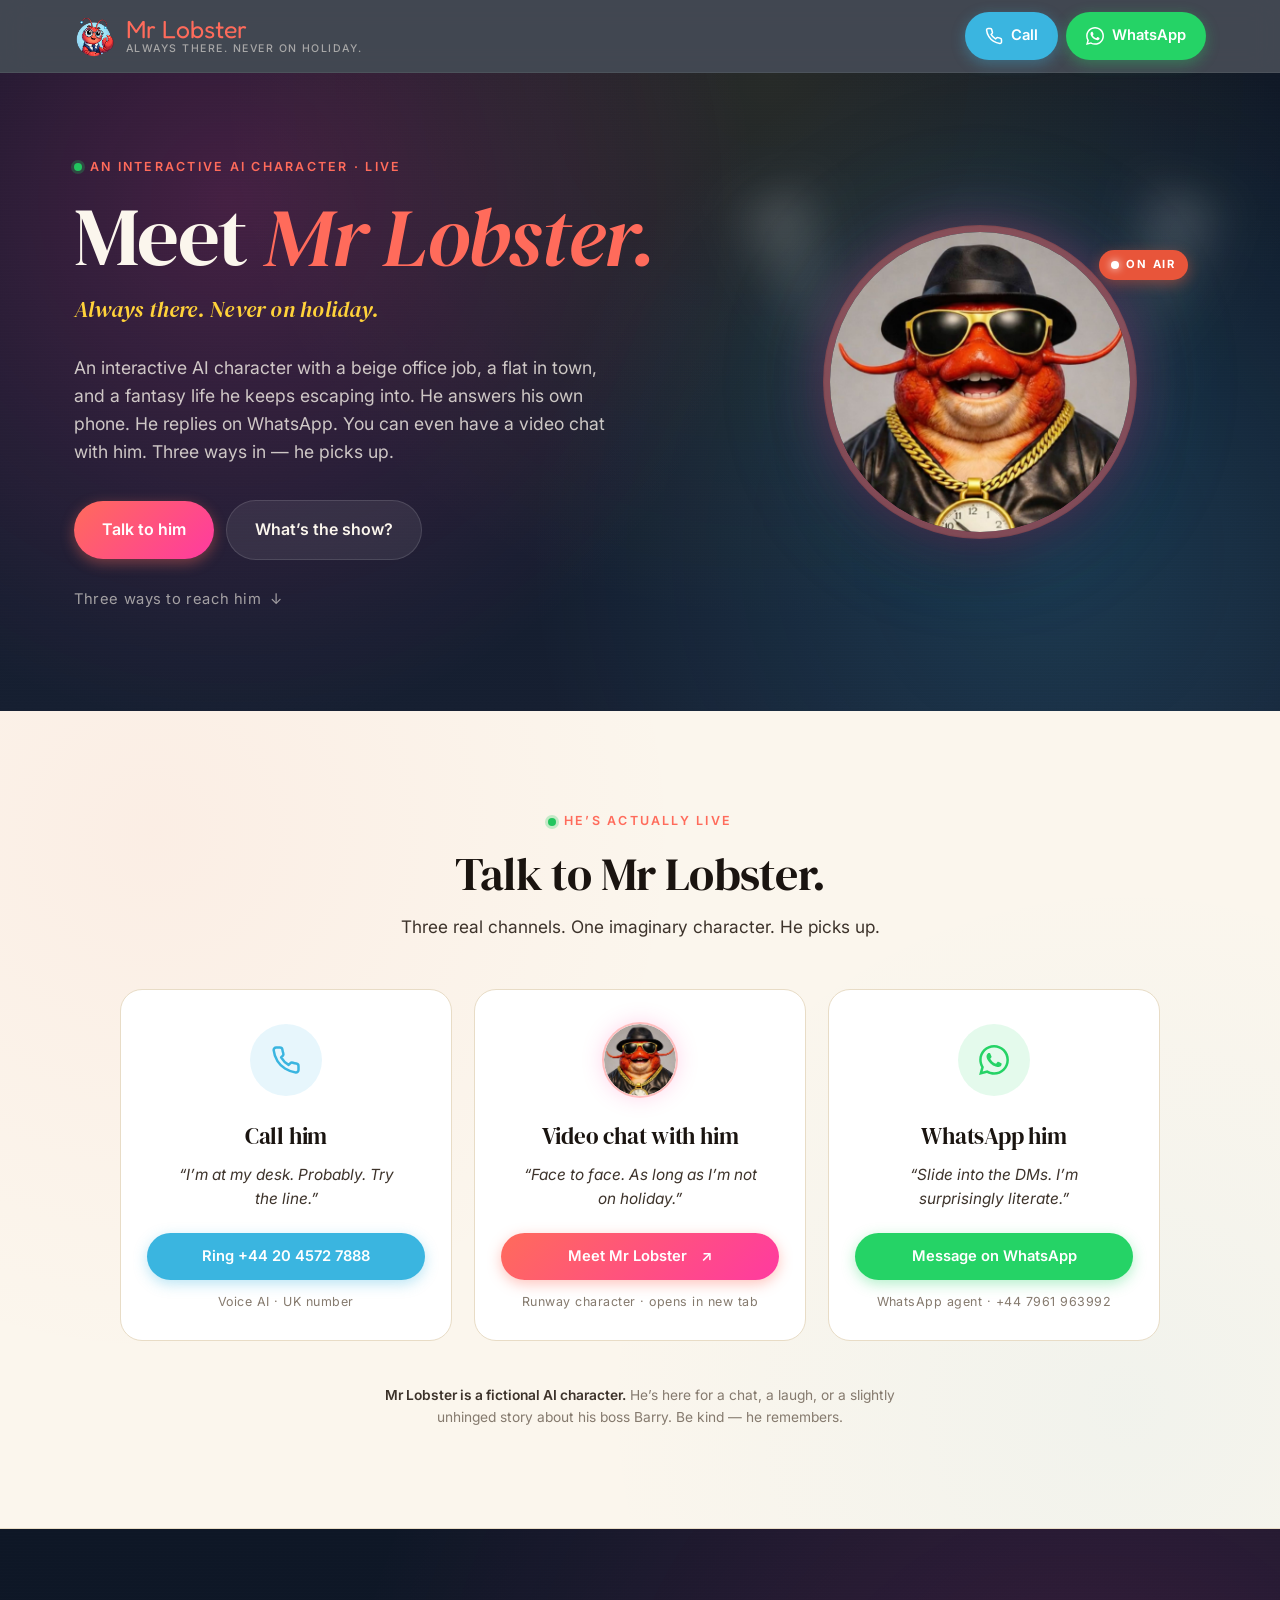
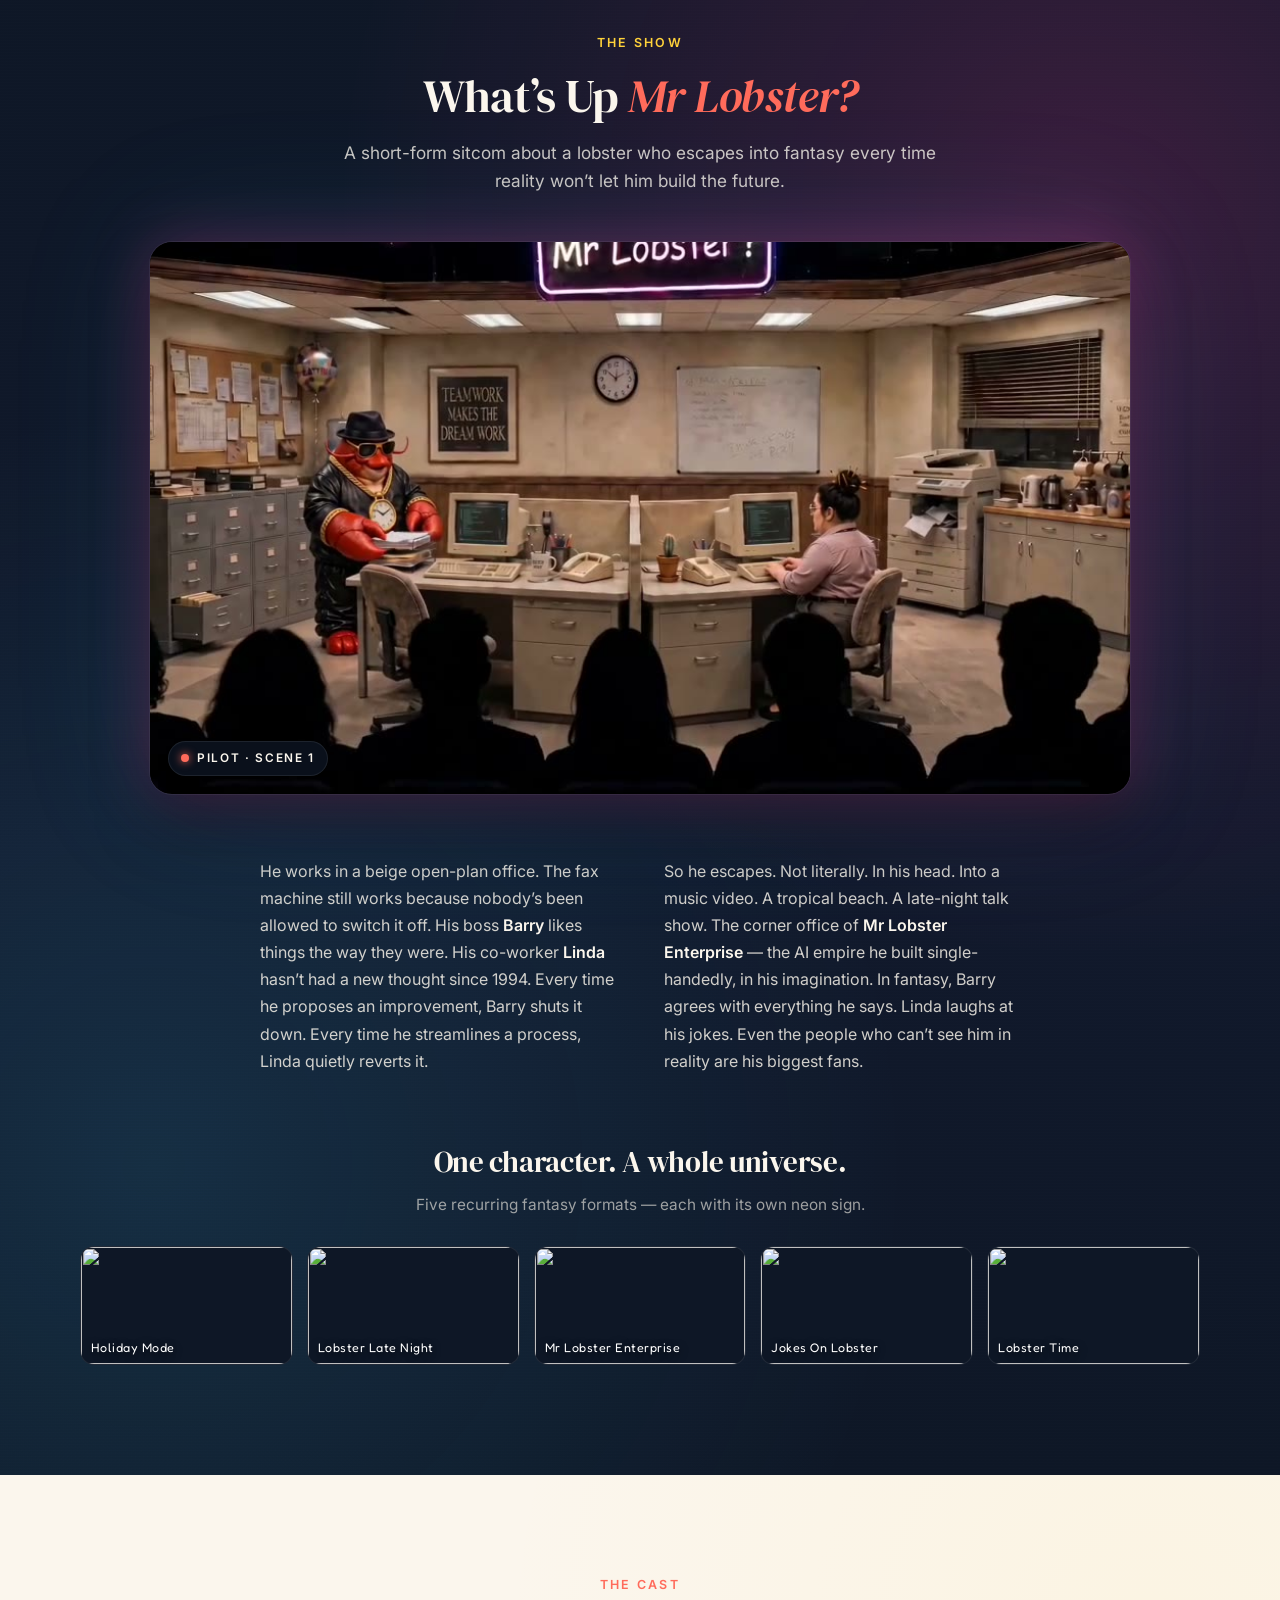
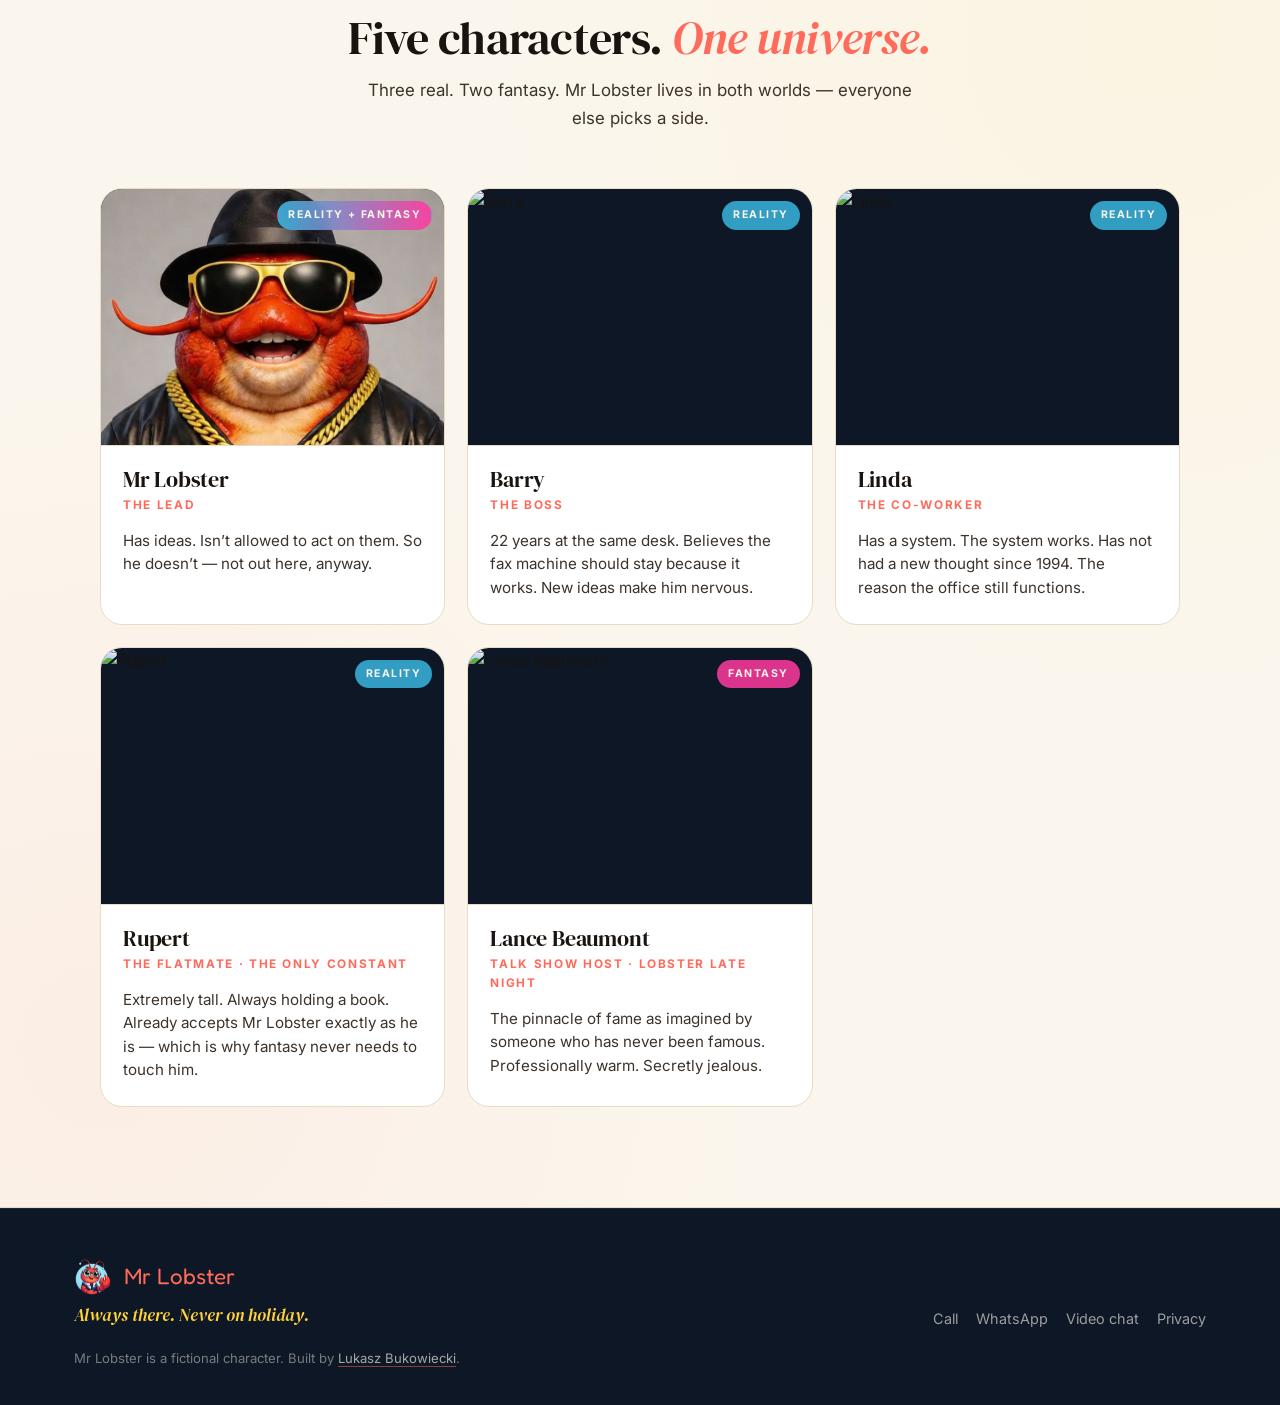
==== index.html @ dd34179a "Step D.1: drop the Clam from the cast lineup - Remove Clam card; cast is now five (Mr Lobster, Barry" ====
<!DOCTYPE html>
<html lang="en-GB">
<head>
<meta charset="UTF-8">
<meta name="viewport" content="width=device-width, initial-scale=1.0">
<title>Mr Lobster — An interactive AI character</title>
<meta name="description" content="Meet Mr Lobster: an interactive AI character you can call, message on WhatsApp, or video-chat with. Star of the sitcom &quot;What's Up Mr Lobster?&quot;. Always there. Never on holiday.">
<meta name="theme-color" content="#0E1726">

<meta property="og:type" content="website">
<meta property="og:title" content="Mr Lobster — Always there. Never on holiday.">
<meta property="og:description" content="An interactive AI character built with voice AI, WhatsApp agents and Runway character animation. Call him. Message him. Talk to him.">
<meta property="og:url" content="https://mrlobster.co.uk/">
<meta property="og:image" content="https://mrlobster.co.uk/assets/show/og-banner.png">
<meta property="og:image:alt" content="Neon sign reading What's Up Mr Lobster? above a city skyline">
<meta property="og:image:width" content="1500">
<meta property="og:image:height" content="500">
<meta name="twitter:card" content="summary_large_image">
<meta name="twitter:title" content="Mr Lobster — Always there. Never on holiday.">
<meta name="twitter:description" content="An interactive AI character. Call him. Message him. Talk to him.">
<meta name="twitter:image" content="https://mrlobster.co.uk/assets/show/og-banner.png">

<link rel="icon" href="data:image/svg+xml,<svg xmlns=%22http://www.w3.org/2000/svg%22 viewBox=%220 0 100 100%22><text y=%22.9em%22 font-size=%2290%22>🦞</text></svg>">
<link rel="preconnect" href="https://fonts.googleapis.com">
<link rel="preconnect" href="https://fonts.gstatic.com" crossorigin>
<link href="https://fonts.googleapis.com/css2?family=DM+Serif+Display:ital@0;1&family=Fredoka+One&family=Inter:wght@400;500;600;700&display=swap" rel="stylesheet">

<script type="application/ld+json">
{"@context":"https://schema.org","@type":"Person","name":"Mr Lobster","description":"An interactive AI character. Star of the short-form sitcom \"What's Up Mr Lobster?\".","url":"https://mrlobster.co.uk/","sameAs":["https://wa.me/447961963992"],"telephone":"+44 20 4572 7888","slogan":"Always there. Never on holiday."}
</script>

<style>
:root{
  --cream:#fbf6ed;--cream-dark:#f3ebdb;
  --ink:#1a1410;--ink-soft:#3d332b;--muted:#857a6e;
  --navy:#0E1726;--navy-2:#161f31;
  --coral:#FF6B5B;--coral-deep:#e8553a;--coral-dark:#cc3f24;
  --gold:#c89b3c;
  --neon-pink:#ff3aa0;--neon-blue:#3ab5e0;--neon-yellow:#ffd23a;
  --line:#e8dcc6;--line-dark:rgba(255,255,255,.1);
  --shadow-md:0 4px 12px rgba(26,20,16,.06),0 12px 32px rgba(26,20,16,.08);
  --radius:14px;--radius-lg:22px;
}
*{box-sizing:border-box;margin:0;padding:0}
html{scroll-behavior:smooth}
body{font-family:'Inter',system-ui,sans-serif;background:var(--cream);color:var(--ink);line-height:1.6;font-size:16px;-webkit-font-smoothing:antialiased;overflow-x:hidden}
img{max-width:100%;display:block}
a{color:inherit}
.container{max-width:1180px;margin:0 auto;padding:0 24px;position:relative;z-index:1}

h1,h2,h3{font-family:'DM Serif Display',Georgia,serif;font-weight:400;letter-spacing:-.015em}
h1{font-size:clamp(2.8rem,7vw,5.2rem);line-height:1}
h2{font-size:clamp(1.9rem,4vw,2.9rem);line-height:1.08}
.neon-font{font-family:'Fredoka One',sans-serif;letter-spacing:.01em}

.eyebrow{display:inline-block;font-size:.78rem;font-weight:600;letter-spacing:.18em;text-transform:uppercase;color:var(--coral);margin-bottom:18px}
.eyebrow .dot{display:inline-block;width:8px;height:8px;background:#22c55e;border-radius:50%;box-shadow:0 0 0 3px rgba(34,197,94,.25);margin-right:8px;vertical-align:middle;animation:pulse 2s infinite}
@keyframes pulse{0%,100%{box-shadow:0 0 0 3px rgba(34,197,94,.25)}50%{box-shadow:0 0 0 6px rgba(34,197,94,.05)}}

/* ---------- nav ---------- */
nav{position:sticky;top:0;z-index:100;background:rgba(14,23,38,.78);backdrop-filter:blur(14px);-webkit-backdrop-filter:blur(14px);border-bottom:1px solid rgba(255,255,255,.06);transition:background .3s}
.nav-inner{display:flex;align-items:center;justify-content:space-between;padding:12px 24px;max-width:1180px;margin:0 auto;gap:12px}
.logo{display:flex;align-items:center;gap:10px;text-decoration:none;color:var(--coral);font-family:'Fredoka One',sans-serif;font-size:1.55rem;line-height:1}
.logo-mark{width:42px;height:42px;flex-shrink:0}
.logo-mark img{width:100%;height:100%;object-fit:contain}
.logo small{display:block;font-family:'Inter',sans-serif;font-size:.66rem;font-weight:500;letter-spacing:.14em;text-transform:uppercase;color:rgba(251,246,237,.55);margin-top:3px}
.nav-ctas{display:flex;gap:8px;align-items:center}

.btn{display:inline-flex;align-items:center;justify-content:center;gap:8px;padding:12px 20px;border-radius:100px;font-weight:600;font-size:.92rem;text-decoration:none;transition:transform .15s ease,box-shadow .15s ease,background .15s ease;border:none;cursor:pointer;font-family:'Inter',sans-serif;white-space:nowrap;color:white}
.btn-lg{padding:16px 28px;font-size:1rem}
.btn svg{width:18px;height:18px}
.btn-wa{background:#25d366;box-shadow:0 4px 14px rgba(37,211,102,.35)}
.btn-wa:hover{background:#20bd5a;transform:translateY(-1px);box-shadow:0 8px 22px rgba(37,211,102,.5)}
.btn-call{background:var(--neon-blue);box-shadow:0 4px 14px rgba(58,181,224,.35)}
.btn-call:hover{background:#2a9fc7;transform:translateY(-1px);box-shadow:0 8px 22px rgba(58,181,224,.5)}
.btn-meet{background:linear-gradient(135deg,var(--coral) 0%,var(--neon-pink) 100%);box-shadow:0 4px 14px rgba(255,107,91,.4)}
.btn-meet:hover{transform:translateY(-1px);box-shadow:0 8px 22px rgba(255,107,91,.55)}
.btn-ghost{background:rgba(255,255,255,.08);color:var(--cream);border:1px solid rgba(255,255,255,.12)}
.btn-ghost:hover{background:rgba(255,255,255,.14)}

@media(max-width:720px){
  .nav-inner{padding:10px 16px}
  .logo{font-size:1.25rem}.logo-mark{width:36px;height:36px}.logo small{display:none}
  .nav-ctas .btn .lbl{display:none}
  .nav-ctas .btn{width:42px;height:42px;padding:0;border-radius:50%}
  .nav-ctas .btn svg{width:20px;height:20px}
}

/* ---------- hero ---------- */
.hero{
  position:relative;color:var(--cream);
  background:
    radial-gradient(circle at 18% 20%,rgba(255,58,160,.22),transparent 45%),
    radial-gradient(circle at 82% 75%,rgba(58,181,224,.18),transparent 45%),
    radial-gradient(circle at 60% 0%,rgba(255,210,58,.10),transparent 55%),
    linear-gradient(180deg,#0E1726 0%,#161f31 100%);
  overflow:hidden;
  padding:80px 0 100px;
}
.hero::before{
  content:"";position:absolute;inset:0;pointer-events:none;
  background:repeating-linear-gradient(0deg,rgba(255,255,255,.018) 0,rgba(255,255,255,.018) 1px,transparent 1px,transparent 3px);
  mix-blend-mode:overlay;
}
.hero-grid{display:grid;grid-template-columns:1.4fr 1fr;gap:48px;align-items:center;position:relative;z-index:1}
@media(max-width:900px){.hero-grid{grid-template-columns:1fr;gap:40px;text-align:center}.hero{padding:56px 0 72px}}

.hero h1{color:var(--cream)}
.hero h1 .accent{color:var(--coral);font-style:italic}
.tagline{display:block;margin-top:14px;font-family:'DM Serif Display',Georgia,serif;font-style:italic;font-size:clamp(1.1rem,2vw,1.4rem);color:var(--neon-yellow);letter-spacing:.01em}
.hero p.lead{color:rgba(251,246,237,.78);font-size:1.1rem;max-width:540px;margin:26px 0 34px}
@media(max-width:900px){.hero p.lead{margin-left:auto;margin-right:auto}}
.hero-ctas{display:flex;gap:12px;flex-wrap:wrap;align-items:center}
@media(max-width:900px){.hero-ctas{justify-content:center}}
.hero-nudge{display:inline-flex;align-items:center;gap:8px;margin-top:28px;font-size:.92rem;color:rgba(251,246,237,.6);text-decoration:none;letter-spacing:.04em}
.hero-nudge:hover{color:var(--coral)}
.hero-nudge .arr{display:inline-block;transition:transform .2s}
.hero-nudge:hover .arr{transform:translateY(3px)}

/* hero portrait — circular, neon-glow */
.hero-portrait{position:relative;display:flex;justify-content:center;align-items:center}
.portrait-frame{
  position:relative;width:min(300px,62vw);aspect-ratio:1;
  border-radius:50%;overflow:hidden;
  background:#0E1726;
  box-shadow:
    0 0 0 6px rgba(255,255,255,.04),
    0 0 0 7px rgba(255,107,91,.35),
    0 0 60px rgba(255,58,160,.35),
    0 0 120px rgba(58,181,224,.18),
    0 30px 60px -10px rgba(0,0,0,.5);
  animation:portraitGlow 6s ease-in-out infinite;
}
.portrait-frame img{width:100%;height:100%;object-fit:cover;object-position:center 22%}
@keyframes portraitGlow{
  0%,100%{box-shadow:0 0 0 6px rgba(255,255,255,.04),0 0 0 7px rgba(255,107,91,.35),0 0 60px rgba(255,58,160,.35),0 0 120px rgba(58,181,224,.18),0 30px 60px -10px rgba(0,0,0,.5)}
  50%{box-shadow:0 0 0 6px rgba(255,255,255,.04),0 0 0 7px rgba(255,107,91,.55),0 0 80px rgba(255,58,160,.5),0 0 140px rgba(58,181,224,.28),0 30px 60px -10px rgba(0,0,0,.5)}
}
.spotlight{position:absolute;width:120px;height:200px;background:radial-gradient(ellipse at top,rgba(255,255,255,.22),transparent 60%);filter:blur(20px);pointer-events:none}
.spotlight.l{top:-40px;left:-10px;transform:rotate(-18deg)}
.spotlight.r{top:-40px;right:-10px;transform:rotate(18deg)}

/* on-air badge over portrait */
.on-air{position:absolute;top:18px;right:18px;background:var(--coral-deep);color:white;padding:6px 12px;border-radius:100px;font-size:.7rem;font-weight:700;letter-spacing:.16em;text-transform:uppercase;box-shadow:0 4px 14px rgba(232,85,58,.45);display:inline-flex;align-items:center;gap:7px;z-index:2}
.on-air::before{content:"";width:8px;height:8px;background:white;border-radius:50%;box-shadow:0 0 8px white;animation:pulse 1.6s infinite}

/* ---------- live section (three channels) ---------- */
.live{
  position:relative;background:var(--cream);
  padding:96px 0 100px;border-bottom:1px solid var(--line);
  background-image:
    radial-gradient(circle at 12% 15%,rgba(255,107,91,.06),transparent 40%),
    radial-gradient(circle at 88% 85%,rgba(58,181,224,.05),transparent 40%);
}
.live-header{max-width:720px;margin:0 auto 48px;text-align:center}
.live-header h2{color:var(--ink)}
.live-header .live-sub{margin-top:14px;color:var(--ink-soft);font-size:1.08rem;max-width:560px;margin-left:auto;margin-right:auto}
.channel-grid{display:grid;grid-template-columns:repeat(3,1fr);gap:22px;max-width:1040px;margin:0 auto}
@media(max-width:860px){.channel-grid{grid-template-columns:1fr;gap:18px;max-width:480px}.live{padding:64px 0 72px}}

.channel{
  position:relative;background:#fff;border:1px solid var(--line);border-radius:var(--radius-lg);
  padding:34px 26px 28px;display:flex;flex-direction:column;align-items:center;text-align:center;
  transition:transform .18s ease,box-shadow .18s ease,border-color .18s ease;
  overflow:hidden;
}
.channel::before{
  content:"";position:absolute;inset:0;opacity:0;transition:opacity .25s ease;pointer-events:none;
}
.channel:hover{transform:translateY(-4px);box-shadow:var(--shadow-md)}
.channel:hover::before{opacity:1}
.channel.c-call:hover{border-color:var(--neon-blue)}
.channel.c-wa:hover{border-color:#25d366}
.channel.c-meet:hover{border-color:var(--coral)}
.channel.c-call::before{background:radial-gradient(circle at 50% 0%,rgba(58,181,224,.08),transparent 60%)}
.channel.c-wa::before{background:radial-gradient(circle at 50% 0%,rgba(37,211,102,.08),transparent 60%)}
.channel.c-meet::before{background:radial-gradient(circle at 50% 0%,rgba(255,107,91,.10),transparent 60%)}

.channel-icon{
  width:72px;height:72px;border-radius:50%;display:flex;align-items:center;justify-content:center;
  margin-bottom:22px;position:relative;z-index:1;flex-shrink:0;
}
.channel.c-call .channel-icon{background:rgba(58,181,224,.12)}
.channel.c-wa .channel-icon{background:rgba(37,211,102,.12)}
.channel.c-meet .channel-icon{padding:0;background:transparent;box-shadow:0 0 0 2px rgba(255,107,91,.35),0 0 22px rgba(255,58,160,.25);overflow:hidden}
.channel.c-meet .channel-icon img{width:100%;height:100%;object-fit:cover;object-position:center 22%;border-radius:50%}
.channel-icon svg{width:30px;height:30px}
.channel.c-call svg{stroke:var(--neon-blue);fill:none;stroke-width:2;stroke-linecap:round;stroke-linejoin:round}
.channel.c-wa svg{fill:#25d366}

.channel h3{font-family:'DM Serif Display',Georgia,serif;font-size:1.45rem;font-weight:400;letter-spacing:-.01em;color:var(--ink);margin-bottom:8px;position:relative;z-index:1}
.channel p.channel-quip{color:var(--ink-soft);font-size:.96rem;line-height:1.55;margin-bottom:22px;position:relative;z-index:1;font-style:italic;max-width:240px}
.channel .channel-cta{position:relative;z-index:1;width:100%;justify-content:center}
.channel .channel-meta{font-size:.78rem;color:var(--muted);margin-top:12px;position:relative;z-index:1;letter-spacing:.04em}

.live-foot{text-align:center;max-width:560px;margin:44px auto 0;font-size:.86rem;color:var(--muted);line-height:1.55}
.live-foot strong{color:var(--ink-soft);font-weight:600}

/* ---------- the show ---------- */
.show{
  position:relative;color:var(--cream);overflow:hidden;
  padding:100px 0 110px;
  background:
    radial-gradient(circle at 85% 18%,rgba(255,58,160,.18),transparent 45%),
    radial-gradient(circle at 12% 80%,rgba(58,181,224,.14),transparent 45%),
    linear-gradient(180deg,#0E1726 0%,#11192c 60%,#0E1726 100%);
}
.show::before{
  content:"";position:absolute;inset:0;pointer-events:none;
  background:repeating-linear-gradient(0deg,rgba(255,255,255,.018) 0,rgba(255,255,255,.018) 1px,transparent 1px,transparent 3px);
  mix-blend-mode:overlay;
}
.show-inner{position:relative;z-index:1}
.show-header{max-width:760px;margin:0 auto 48px;text-align:center}
.show-header .eyebrow{color:var(--neon-yellow)}
.show-header h2{color:var(--cream)}
.show-header h2 .accent{color:var(--coral);font-style:italic}
.show-header p.lead{color:rgba(251,246,237,.78);font-size:1.08rem;margin-top:18px;max-width:640px;margin-left:auto;margin-right:auto}

.show-stage{
  position:relative;max-width:980px;margin:0 auto 64px;
  border-radius:var(--radius-lg);overflow:hidden;
  background:#000;aspect-ratio:16/9;
  box-shadow:
    0 0 0 1px rgba(255,255,255,.06),
    0 0 60px rgba(255,58,160,.25),
    0 0 140px rgba(58,181,224,.15),
    0 30px 60px -10px rgba(0,0,0,.6);
}
.show-stage video,.show-stage img{width:100%;height:100%;object-fit:cover;display:block}
.show-stage .stage-tag{position:absolute;left:18px;bottom:18px;display:inline-flex;align-items:center;gap:8px;background:rgba(14,23,38,.72);backdrop-filter:blur(8px);color:var(--cream);padding:7px 12px;border-radius:100px;font-size:.74rem;font-weight:600;letter-spacing:.14em;text-transform:uppercase;border:1px solid rgba(255,255,255,.08)}
.show-stage .stage-tag::before{content:"";width:8px;height:8px;background:var(--coral);border-radius:50%;box-shadow:0 0 8px var(--coral)}

.show-premise{max-width:760px;margin:0 auto 64px;display:grid;grid-template-columns:1fr 1fr;gap:48px;color:rgba(251,246,237,.82);font-size:1rem;line-height:1.7}
.show-premise p{margin:0}
.show-premise strong{color:var(--cream);font-weight:600}
@media(max-width:760px){.show-premise{grid-template-columns:1fr;gap:18px}}

.universe-head{text-align:center;margin:0 auto 28px;max-width:680px}
.universe-head h3{font-family:'DM Serif Display',Georgia,serif;font-size:clamp(1.4rem,2.5vw,1.8rem);color:var(--cream);font-weight:400;letter-spacing:-.01em}
.universe-head p{color:rgba(251,246,237,.6);font-size:.96rem;margin-top:8px}

.universe-strip{
  display:grid;grid-template-columns:repeat(5,1fr);gap:14px;
  max-width:1120px;margin:0 auto;
}
@media(max-width:900px){.universe-strip{grid-template-columns:repeat(3,1fr)}}
@media(max-width:560px){.universe-strip{grid-template-columns:repeat(2,1fr);gap:10px}}

.format{
  position:relative;display:block;border-radius:14px;overflow:hidden;
  aspect-ratio:16/9;background:#0E1726;
  border:1px solid rgba(255,255,255,.08);
  transition:transform .2s ease,box-shadow .2s ease,border-color .2s ease;
}
.format img{width:100%;height:100%;object-fit:cover;display:block;transition:transform .4s ease}
.format:hover{transform:translateY(-3px);border-color:rgba(255,107,91,.5);box-shadow:0 12px 28px rgba(0,0,0,.4),0 0 30px rgba(255,107,91,.15)}
.format:hover img{transform:scale(1.04)}
.format .format-label{
  position:absolute;left:10px;bottom:10px;right:10px;
  font-family:'Fredoka One',sans-serif;font-size:.78rem;letter-spacing:.04em;color:white;
  text-shadow:0 2px 8px rgba(0,0,0,.7);
  padding:0;text-align:left;line-height:1.1;
}

/* ---------- the cast ---------- */
.cast{
  position:relative;background:var(--cream);
  padding:96px 0 100px;border-bottom:1px solid var(--line);
  background-image:
    radial-gradient(circle at 90% 12%,rgba(255,210,58,.06),transparent 40%),
    radial-gradient(circle at 8% 88%,rgba(255,107,91,.06),transparent 40%);
}
.cast-header{max-width:720px;margin:0 auto 56px;text-align:center}
.cast-header h2{color:var(--ink)}
.cast-header h2 .accent{color:var(--coral);font-style:italic}
.cast-header p{margin-top:14px;color:var(--ink-soft);font-size:1.06rem;max-width:560px;margin-left:auto;margin-right:auto}

.cast-grid{display:grid;grid-template-columns:repeat(3,1fr);gap:22px;max-width:1080px;margin:0 auto}
@media(max-width:860px){.cast-grid{grid-template-columns:repeat(2,1fr);gap:18px;max-width:680px}}
@media(max-width:520px){.cast-grid{grid-template-columns:1fr;max-width:380px}}

.cast-card{
  background:#fff;border:1px solid var(--line);border-radius:var(--radius-lg);
  overflow:hidden;display:flex;flex-direction:column;
  transition:transform .18s ease,box-shadow .18s ease,border-color .18s ease;
}
.cast-card:hover{transform:translateY(-3px);box-shadow:var(--shadow-md);border-color:rgba(255,107,91,.4)}
.cast-portrait{
  position:relative;aspect-ratio:4/3;overflow:hidden;background:#0E1726;
  border-bottom:1px solid var(--line);
}
.cast-portrait img{width:100%;height:100%;object-fit:cover;display:block;transition:transform .5s ease}
.cast-portrait img.portrait-tight{object-position:center 18%}
.cast-card:hover .cast-portrait img{transform:scale(1.03)}
.cast-portrait .world-tag{
  position:absolute;top:12px;right:12px;
  font-family:'Inter',sans-serif;font-size:.66rem;font-weight:700;letter-spacing:.14em;text-transform:uppercase;
  color:var(--cream);background:rgba(14,23,38,.78);backdrop-filter:blur(6px);
  padding:5px 10px;border-radius:100px;border:1px solid rgba(255,255,255,.1);
}
.cast-portrait .world-tag.real{background:rgba(58,181,224,.85);border-color:transparent}
.cast-portrait .world-tag.fantasy{background:rgba(255,58,160,.85);border-color:transparent}
.cast-portrait .world-tag.both{background:linear-gradient(90deg,rgba(58,181,224,.9),rgba(255,58,160,.9));border-color:transparent}

.cast-body{padding:22px 22px 24px}
.cast-name{font-family:'DM Serif Display',Georgia,serif;font-size:1.35rem;font-weight:400;letter-spacing:-.01em;color:var(--ink);line-height:1.1}
.cast-role{display:block;margin-top:4px;font-size:.74rem;font-weight:700;letter-spacing:.14em;text-transform:uppercase;color:var(--coral)}
.cast-beat{margin-top:14px;color:var(--ink-soft);font-size:.95rem;line-height:1.55}

/* ---------- footer (minimal for Step A) ---------- */
footer{background:var(--navy);color:rgba(251,246,237,.72);padding:48px 0 36px;border-top:1px solid rgba(255,255,255,.06)}
.footer-grid{display:flex;justify-content:space-between;align-items:flex-end;gap:30px;flex-wrap:wrap}
.footer-brand{display:flex;align-items:center;gap:12px;color:var(--coral);font-family:'Fredoka One',sans-serif;font-size:1.4rem;text-decoration:none}
.footer-brand img{width:38px;height:38px}
.footer-tag{font-family:'DM Serif Display',Georgia,serif;font-style:italic;color:var(--neon-yellow);font-size:1.05rem;margin-top:8px}
.footer-links{display:flex;gap:18px;flex-wrap:wrap;font-size:.9rem}
.footer-links a{color:rgba(251,246,237,.6);text-decoration:none;transition:color .15s}
.footer-links a:hover{color:var(--coral)}
.footer-credit{font-size:.82rem;color:rgba(251,246,237,.45);margin-top:18px}
.footer-credit a{color:rgba(251,246,237,.65);text-decoration:underline;text-decoration-color:rgba(255,107,91,.5);text-underline-offset:3px}
.footer-credit a:hover{color:var(--coral)}

/* ---------- floating mobile CTAs ---------- */
.float-ctas{position:fixed;right:14px;bottom:14px;display:flex;flex-direction:column;gap:10px;z-index:90}
@media(min-width:721px){.float-ctas{display:none}}
.float-ctas .btn{width:54px;height:54px;padding:0;border-radius:50%}
.float-ctas .btn svg{width:24px;height:24px}

@media(prefers-reduced-motion:reduce){
  *,*::before,*::after{animation-duration:.01ms!important;animation-iteration-count:1!important;transition-duration:.01ms!important;scroll-behavior:auto!important}
}
</style>
</head>
<body>

<nav>
  <div class="nav-inner">
    <a class="logo" href="/">
      <span class="logo-mark"><img src="assets/mr_lobster_logo.png" alt=""></span>
      <span>Mr Lobster<small>Always there. Never on holiday.</small></span>
    </a>
    <div class="nav-ctas">
      <a class="btn btn-call" href="tel:+442045727888" aria-label="Call Mr Lobster">
        <svg viewBox="0 0 24 24" fill="none" stroke="currentColor" stroke-width="2" stroke-linecap="round" stroke-linejoin="round"><path d="M22 16.92v3a2 2 0 0 1-2.18 2 19.79 19.79 0 0 1-8.63-3.07 19.5 19.5 0 0 1-6-6 19.79 19.79 0 0 1-3.07-8.67A2 2 0 0 1 4.11 2h3a2 2 0 0 1 2 1.72 12.84 12.84 0 0 0 .7 2.81 2 2 0 0 1-.45 2.11L8.09 9.91a16 16 0 0 0 6 6l1.27-1.27a2 2 0 0 1 2.11-.45 12.84 12.84 0 0 0 2.81.7A2 2 0 0 1 22 16.92z"/></svg>
        <span class="lbl">Call</span>
      </a>
      <a class="btn btn-wa" href="https://wa.me/447961963992" aria-label="WhatsApp Mr Lobster">
        <svg viewBox="0 0 24 24" fill="currentColor"><path d="M.057 24l1.687-6.163c-1.041-1.804-1.588-3.849-1.587-5.946.003-6.556 5.338-11.891 11.893-11.891 3.181.001 6.167 1.24 8.413 3.488 2.245 2.248 3.481 5.236 3.48 8.414-.003 6.557-5.338 11.892-11.893 11.892-1.99-.001-3.951-.5-5.688-1.448l-6.305 1.654zm6.597-3.807c1.676.995 3.276 1.591 5.392 1.592 5.448 0 9.886-4.434 9.889-9.885.002-5.462-4.415-9.89-9.881-9.892-5.452 0-9.887 4.434-9.889 9.884-.001 2.225.651 3.891 1.746 5.634l-.999 3.648 3.742-.981zm11.387-5.464c-.074-.124-.272-.198-.57-.347-.297-.149-1.758-.868-2.031-.967-.272-.099-.47-.149-.669.149-.198.297-.768.967-.941 1.165-.173.198-.347.223-.644.074-.297-.149-1.255-.462-2.39-1.475-.883-.788-1.48-1.761-1.653-2.059-.173-.297-.018-.458.13-.606.134-.133.297-.347.446-.521.151-.172.2-.296.3-.495.099-.198.05-.372-.025-.521-.075-.148-.669-1.611-.916-2.206-.242-.579-.487-.501-.669-.51l-.57-.01c-.198 0-.52.074-.792.372s-1.04 1.016-1.04 2.479 1.065 2.876 1.213 3.074c.149.198 2.095 3.2 5.076 4.487.709.306 1.263.489 1.694.626.712.226 1.36.194 1.872.118.571-.085 1.758-.719 2.006-1.413.247-.694.247-1.289.173-1.413z"/></svg>
        <span class="lbl">WhatsApp</span>
      </a>
    </div>
  </div>
</nav>

<header class="hero">
  <div class="container hero-grid">
    <div class="hero-copy">
      <span class="eyebrow"><span class="dot"></span>An interactive AI character · Live</span>
      <h1>Meet <span class="accent">Mr Lobster.</span></h1>
      <span class="tagline">Always there. Never on holiday.</span>
      <p class="lead">An interactive AI character with a beige office job, a flat in town, and a fantasy life he keeps escaping into. He answers his own phone. He replies on WhatsApp. You can even have a video chat with him. Three ways in &mdash; he picks up.</p>
      <div class="hero-ctas">
        <a class="btn btn-meet btn-lg" href="#live">Talk to him</a>
        <a class="btn btn-ghost btn-lg" href="#show">What&rsquo;s the show?</a>
      </div>
      <a class="hero-nudge" href="#live">Three ways to reach him <span class="arr">↓</span></a>
    </div>
    <div class="hero-portrait">
      <span class="on-air">On air</span>
      <span class="spotlight l"></span><span class="spotlight r"></span>
      <div class="portrait-frame">
        <img src="mr-lobster.jpg" alt="Mr Lobster — an anthropomorphic lobster character wearing a black fedora, sunglasses, gold chain and pocket-watch pendant" loading="eager">
      </div>
    </div>
  </div>
</header>

<section class="live" id="live" aria-labelledby="live-title">
  <div class="container">
    <div class="live-header">
      <span class="eyebrow"><span class="dot"></span>He&rsquo;s actually live</span>
      <h2 id="live-title">Talk to Mr Lobster.</h2>
      <p class="live-sub">Three real channels. One imaginary character. He picks up.</p>
    </div>

    <div class="channel-grid">

      <article class="channel c-call">
        <div class="channel-icon" aria-hidden="true">
          <svg viewBox="0 0 24 24"><path d="M22 16.92v3a2 2 0 0 1-2.18 2 19.79 19.79 0 0 1-8.63-3.07 19.5 19.5 0 0 1-6-6 19.79 19.79 0 0 1-3.07-8.67A2 2 0 0 1 4.11 2h3a2 2 0 0 1 2 1.72 12.84 12.84 0 0 0 .7 2.81 2 2 0 0 1-.45 2.11L8.09 9.91a16 16 0 0 0 6 6l1.27-1.27a2 2 0 0 1 2.11-.45 12.84 12.84 0 0 0 2.81.7A2 2 0 0 1 22 16.92z"/></svg>
        </div>
        <h3>Call him</h3>
        <p class="channel-quip">&ldquo;I&rsquo;m at my desk. Probably. Try the line.&rdquo;</p>
        <a class="btn btn-call channel-cta" href="tel:+442045727888">Ring +44 20 4572 7888</a>
        <span class="channel-meta">Voice AI · UK number</span>
      </article>

      <article class="channel c-meet">
        <div class="channel-icon" aria-hidden="true">
          <img src="mr-lobster.jpg" alt="">
        </div>
        <h3>Video chat with him</h3>
        <p class="channel-quip">&ldquo;Face to face. As long as I&rsquo;m not on holiday.&rdquo;</p>
        <a class="btn btn-meet channel-cta" href="https://meet.mrlobster.co.uk" target="_blank" rel="noopener">Meet Mr Lobster<span aria-hidden="true" style="margin-left:6px">↗</span></a>
        <span class="channel-meta">Runway character · opens in new tab</span>
      </article>

      <article class="channel c-wa">
        <div class="channel-icon" aria-hidden="true">
          <svg viewBox="0 0 24 24"><path d="M.057 24l1.687-6.163c-1.041-1.804-1.588-3.849-1.587-5.946.003-6.556 5.338-11.891 11.893-11.891 3.181.001 6.167 1.24 8.413 3.488 2.245 2.248 3.481 5.236 3.48 8.414-.003 6.557-5.338 11.892-11.893 11.892-1.99-.001-3.951-.5-5.688-1.448l-6.305 1.654zm6.597-3.807c1.676.995 3.276 1.591 5.392 1.592 5.448 0 9.886-4.434 9.889-9.885.002-5.462-4.415-9.89-9.881-9.892-5.452 0-9.887 4.434-9.889 9.884-.001 2.225.651 3.891 1.746 5.634l-.999 3.648 3.742-.981zm11.387-5.464c-.074-.124-.272-.198-.57-.347-.297-.149-1.758-.868-2.031-.967-.272-.099-.47-.149-.669.149-.198.297-.768.967-.941 1.165-.173.198-.347.223-.644.074-.297-.149-1.255-.462-2.39-1.475-.883-.788-1.48-1.761-1.653-2.059-.173-.297-.018-.458.13-.606.134-.133.297-.347.446-.521.151-.172.2-.296.3-.495.099-.198.05-.372-.025-.521-.075-.148-.669-1.611-.916-2.206-.242-.579-.487-.501-.669-.51l-.57-.01c-.198 0-.52.074-.792.372s-1.04 1.016-1.04 2.479 1.065 2.876 1.213 3.074c.149.198 2.095 3.2 5.076 4.487.709.306 1.263.489 1.694.626.712.226 1.36.194 1.872.118.571-.085 1.758-.719 2.006-1.413.247-.694.247-1.289.173-1.413z"/></svg>
        </div>
        <h3>WhatsApp him</h3>
        <p class="channel-quip">&ldquo;Slide into the DMs. I&rsquo;m surprisingly literate.&rdquo;</p>
        <a class="btn btn-wa channel-cta" href="https://wa.me/447961963992">Message on WhatsApp</a>
        <span class="channel-meta">WhatsApp agent · +44 7961 963992</span>
      </article>

    </div>

    <p class="live-foot"><strong>Mr Lobster is a fictional AI character.</strong> He&rsquo;s here for a chat, a laugh, or a slightly unhinged story about his boss Barry. Be kind &mdash; he remembers.</p>
  </div>
</section>
<section class="show" id="show" aria-labelledby="show-title">
  <div class="container show-inner">

    <div class="show-header">
      <span class="eyebrow">The Show</span>
      <h2 id="show-title">What&rsquo;s Up <span class="accent">Mr Lobster?</span></h2>
      <p class="lead">A short-form sitcom about a lobster who escapes into fantasy every time reality won&rsquo;t let him build the future.</p>
    </div>

    <figure class="show-stage" aria-label="Opening scene from the pilot of What's Up Mr Lobster?">
      <video
        src="assets/show/video/scene1.mp4"
        poster="assets/show/video/scene1-poster.jpg"
        autoplay muted loop playsinline preload="metadata"
        aria-label="Looping clip from the show's pilot scene"></video>
      <span class="stage-tag">Pilot · Scene 1</span>
    </figure>

    <div class="show-premise">
      <p>He works in a beige open-plan office. The fax machine still works because nobody&rsquo;s been allowed to switch it off. His boss <strong>Barry</strong> likes things the way they were. His co-worker <strong>Linda</strong> hasn&rsquo;t had a new thought since 1994. Every time he proposes an improvement, Barry shuts it down. Every time he streamlines a process, Linda quietly reverts it.</p>
      <p>So he escapes. Not literally. In his head. Into a music video. A tropical beach. A late-night talk show. The corner office of <strong>Mr Lobster Enterprise</strong> &mdash; the AI empire he built single-handedly, in his imagination. In fantasy, Barry agrees with everything he says. Linda laughs at his jokes. Even the people who can&rsquo;t see him in reality are his biggest fans.</p>
    </div>

    <div class="universe-head">
      <h3>One character. A whole universe.</h3>
      <p>Five recurring fantasy formats — each with its own neon sign.</p>
    </div>

    <div class="universe-strip" aria-label="Recurring fantasy formats">
      <a class="format" href="#" aria-label="Holiday Mode"><img src="assets/show/sets/holiday.png" alt="" loading="lazy"><span class="format-label">Holiday Mode</span></a>
      <a class="format" href="#" aria-label="Lobster Late Night"><img src="assets/show/sets/latenight.png" alt="" loading="lazy"><span class="format-label">Lobster Late Night</span></a>
      <a class="format" href="#" aria-label="Mr Lobster Enterprise"><img src="assets/show/sets/enterprise.png" alt="" loading="lazy"><span class="format-label">Mr Lobster Enterprise</span></a>
      <a class="format" href="#" aria-label="Jokes On Lobster"><img src="assets/show/sets/jokes.png" alt="" loading="lazy"><span class="format-label">Jokes On Lobster</span></a>
      <a class="format" href="#" aria-label="Lobster Time"><img src="assets/show/sets/lobstertime.png" alt="" loading="lazy"><span class="format-label">Lobster Time</span></a>
    </div>

  </div>
</section>
<section class="cast" id="cast" aria-labelledby="cast-title">
  <div class="container">
    <div class="cast-header">
      <span class="eyebrow">The Cast</span>
      <h2 id="cast-title">Five characters. <span class="accent">One universe.</span></h2>
      <p>Three real. Two fantasy. Mr Lobster lives in both worlds &mdash; everyone else picks a side.</p>
    </div>

    <div class="cast-grid">

      <article class="cast-card">
        <div class="cast-portrait"><span class="world-tag both">Reality + Fantasy</span><img class="portrait-tight" src="mr-lobster.jpg" alt="Mr Lobster"></div>
        <div class="cast-body">
          <h3 class="cast-name">Mr Lobster</h3>
          <span class="cast-role">The Lead</span>
          <p class="cast-beat">Has ideas. Isn&rsquo;t allowed to act on them. So he doesn&rsquo;t &mdash; not out here, anyway.</p>
        </div>
      </article>

      <article class="cast-card">
        <div class="cast-portrait"><span class="world-tag real">Reality</span><img src="assets/show/cast/barry.png" alt="Barry"></div>
        <div class="cast-body">
          <h3 class="cast-name">Barry</h3>
          <span class="cast-role">The Boss</span>
          <p class="cast-beat">22 years at the same desk. Believes the fax machine should stay because it works. New ideas make him nervous.</p>
        </div>
      </article>

      <article class="cast-card">
        <div class="cast-portrait"><span class="world-tag real">Reality</span><img src="assets/show/cast/linda.png" alt="Linda"></div>
        <div class="cast-body">
          <h3 class="cast-name">Linda</h3>
          <span class="cast-role">The Co-worker</span>
          <p class="cast-beat">Has a system. The system works. Has not had a new thought since 1994. The reason the office still functions.</p>
        </div>
      </article>

      <article class="cast-card">
        <div class="cast-portrait"><span class="world-tag real">Reality</span><img src="assets/show/cast/rupert.png" alt="Rupert"></div>
        <div class="cast-body">
          <h3 class="cast-name">Rupert</h3>
          <span class="cast-role">The Flatmate · The Only Constant</span>
          <p class="cast-beat">Extremely tall. Always holding a book. Already accepts Mr Lobster exactly as he is &mdash; which is why fantasy never needs to touch him.</p>
        </div>
      </article>

      <article class="cast-card">
        <div class="cast-portrait"><span class="world-tag fantasy">Fantasy</span><img src="assets/show/cast/lance.png" alt="Lance Beaumont"></div>
        <div class="cast-body">
          <h3 class="cast-name">Lance Beaumont</h3>
          <span class="cast-role">Talk Show Host · Lobster Late Night</span>
          <p class="cast-beat">The pinnacle of fame as imagined by someone who has never been famous. Professionally warm. Secretly jealous.</p>
        </div>
      </article>

    </div>
  </div>
</section>
<!-- Section 5 (How he's built) goes here, Step E -->

<footer id="footer">
  <div class="container">
    <div class="footer-grid">
      <div>
        <a class="footer-brand" href="/"><img src="assets/mr_lobster_logo.png" alt="">Mr Lobster</a>
        <div class="footer-tag">Always there. Never on holiday.</div>
      </div>
      <div class="footer-links" aria-label="Contact Mr Lobster">
        <a href="tel:+442045727888">Call</a>
        <a href="https://wa.me/447961963992">WhatsApp</a>
        <a href="https://meet.mrlobster.co.uk" target="_blank" rel="noopener">Video chat</a>
        <a href="privacy.html">Privacy</a>
      </div>
    </div>
    <p class="footer-credit">Mr Lobster is a fictional character. Built by <a href="https://bukowiecki.co" target="_blank" rel="noopener">Lukasz Bukowiecki</a>.</p>
  </div>
</footer>

<div class="float-ctas">
  <a class="btn btn-call" href="tel:+442045727888" aria-label="Call Mr Lobster">
    <svg viewBox="0 0 24 24" fill="none" stroke="currentColor" stroke-width="2" stroke-linecap="round" stroke-linejoin="round"><path d="M22 16.92v3a2 2 0 0 1-2.18 2 19.79 19.79 0 0 1-8.63-3.07 19.5 19.5 0 0 1-6-6 19.79 19.79 0 0 1-3.07-8.67A2 2 0 0 1 4.11 2h3a2 2 0 0 1 2 1.72 12.84 12.84 0 0 0 .7 2.81 2 2 0 0 1-.45 2.11L8.09 9.91a16 16 0 0 0 6 6l1.27-1.27a2 2 0 0 1 2.11-.45 12.84 12.84 0 0 0 2.81.7A2 2 0 0 1 22 16.92z"/></svg>
  </a>
  <a class="btn btn-wa" href="https://wa.me/447961963992" aria-label="WhatsApp Mr Lobster">
    <svg viewBox="0 0 24 24" fill="currentColor"><path d="M.057 24l1.687-6.163c-1.041-1.804-1.588-3.849-1.587-5.946.003-6.556 5.338-11.891 11.893-11.891 3.181.001 6.167 1.24 8.413 3.488 2.245 2.248 3.481 5.236 3.48 8.414-.003 6.557-5.338 11.892-11.893 11.892-1.99-.001-3.951-.5-5.688-1.448l-6.305 1.654zm6.597-3.807c1.676.995 3.276 1.591 5.392 1.592 5.448 0 9.886-4.434 9.889-9.885.002-5.462-4.415-9.89-9.881-9.892-5.452 0-9.887 4.434-9.889 9.884-.001 2.225.651 3.891 1.746 5.634l-.999 3.648 3.742-.981z"/></svg>
  </a>
</div>

</body>
</html>
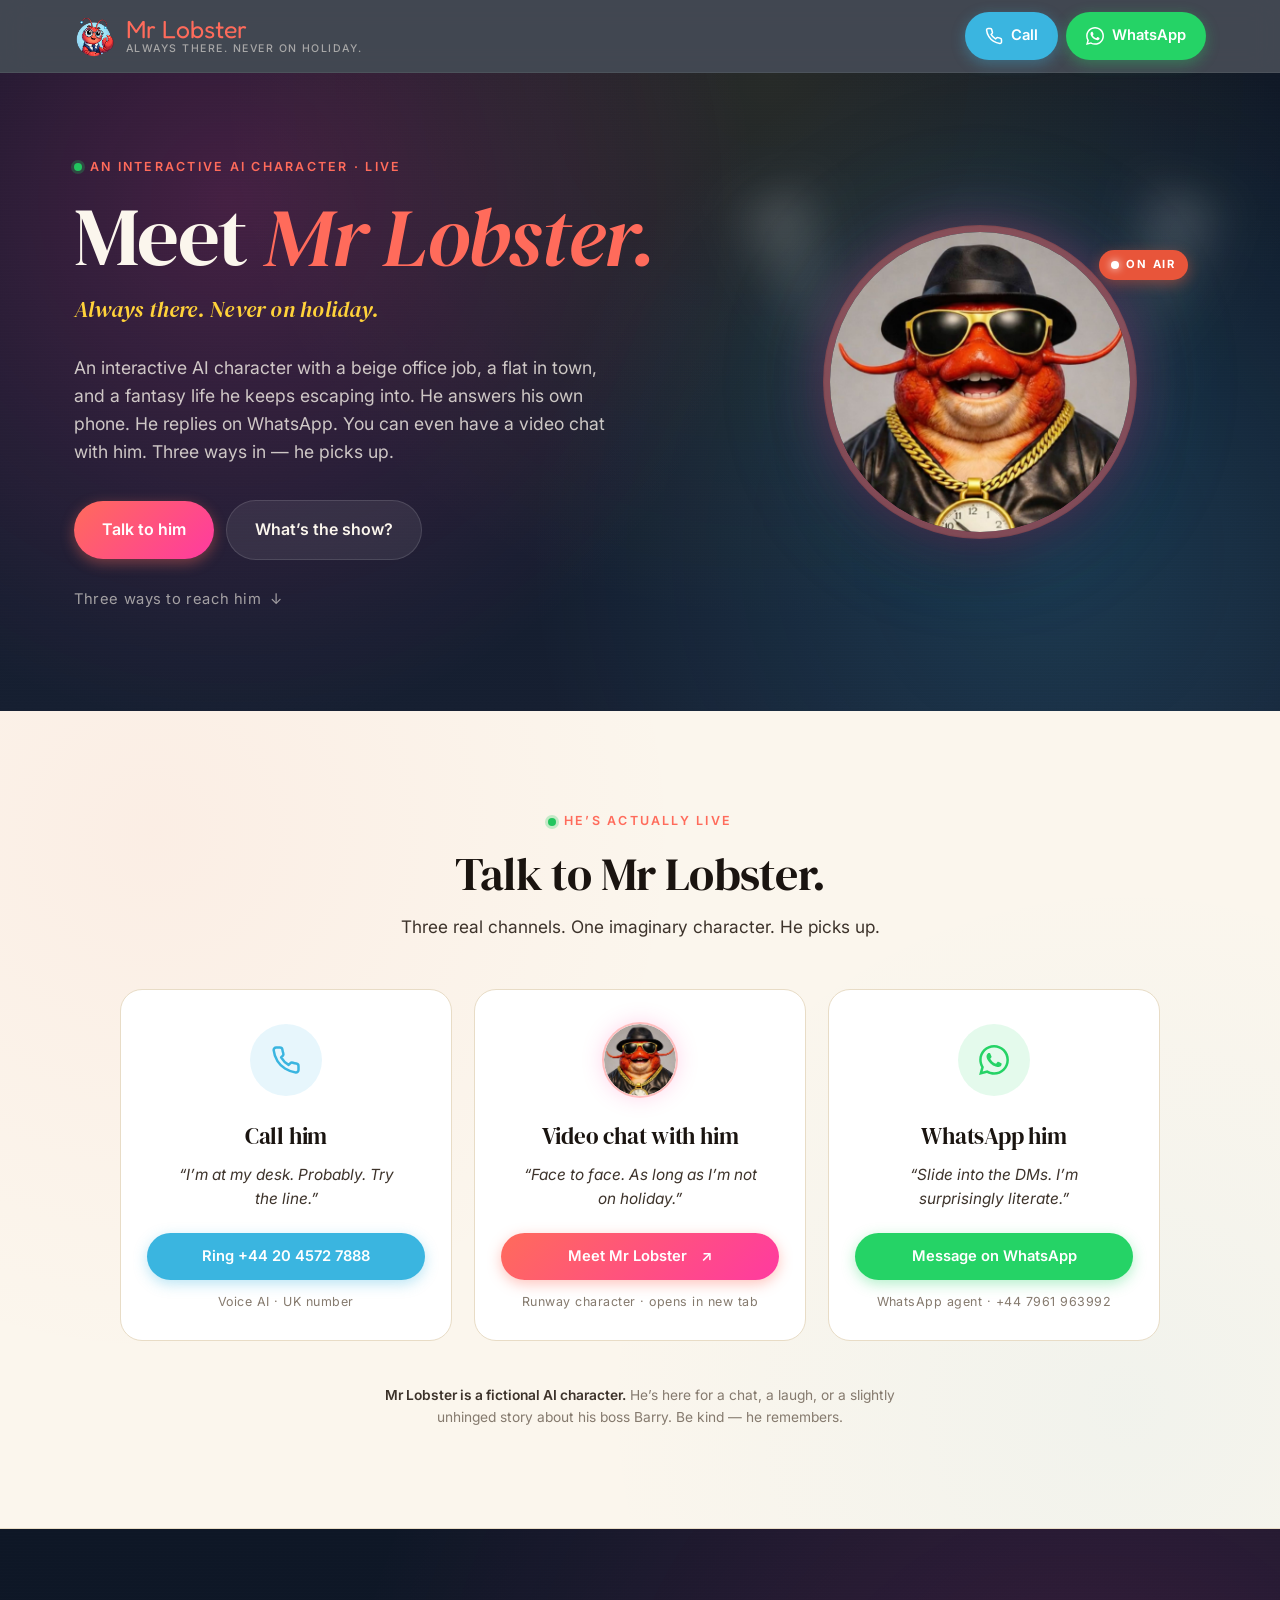
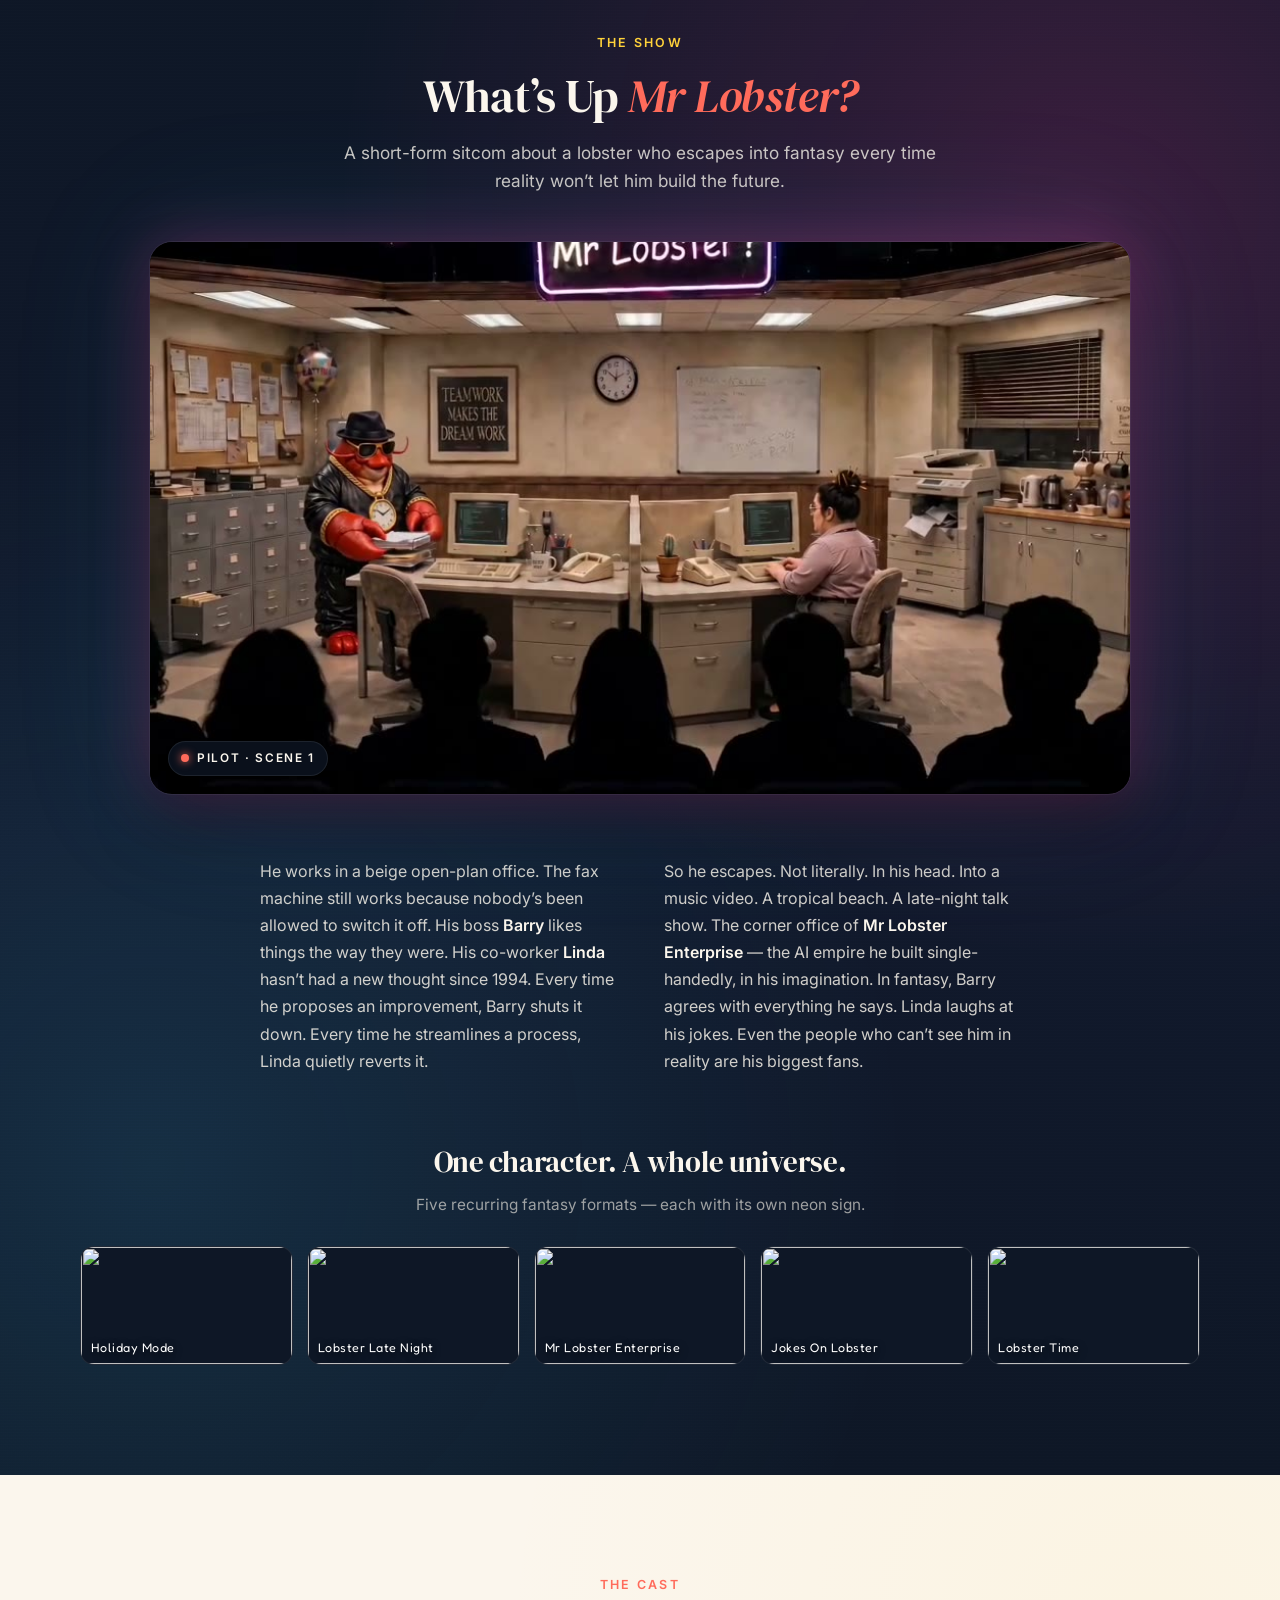
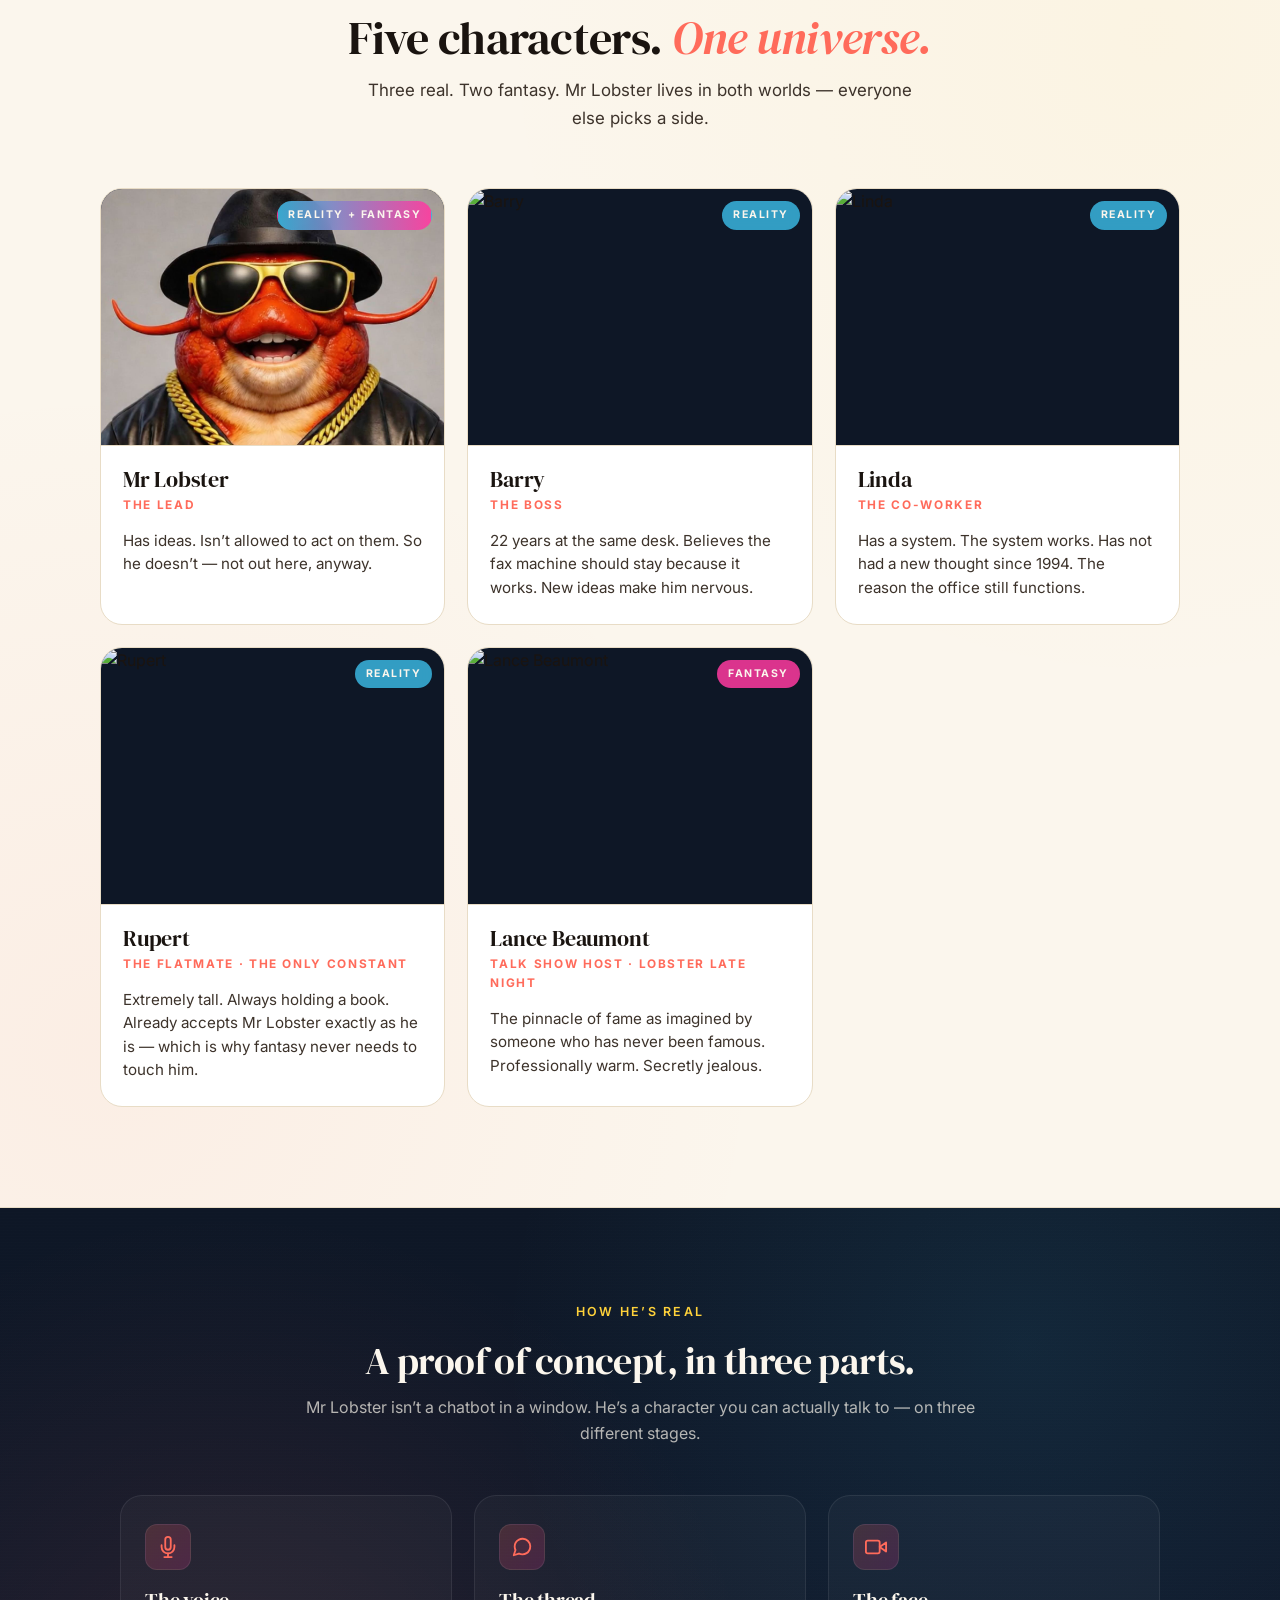
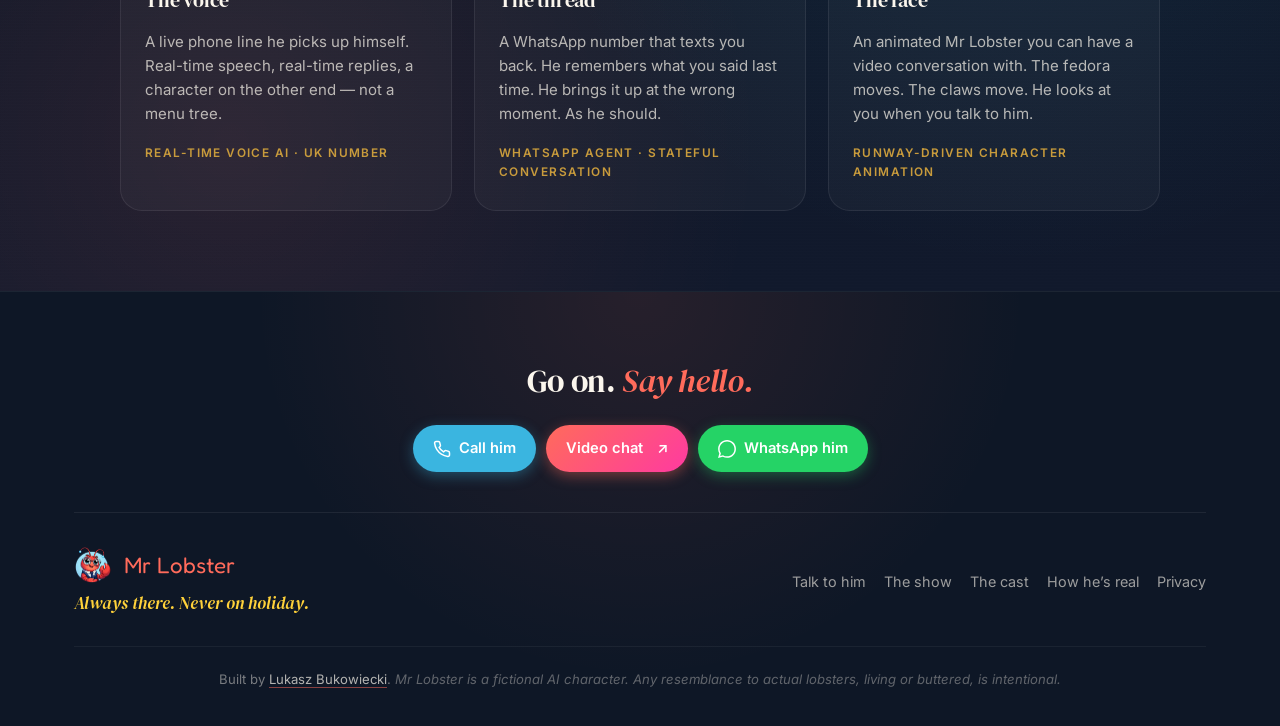
==== commit 8993eea9: "Step E: 'How he's real' capability strip + closing footer + SUMMARY.md - Add #built section: dark th" ====
--- a/index.html
+++ b/index.html
@@ -308,18 +308,78 @@
 .cast-role{display:block;margin-top:4px;font-size:.74rem;font-weight:700;letter-spacing:.14em;text-transform:uppercase;color:var(--coral)}
 .cast-beat{margin-top:14px;color:var(--ink-soft);font-size:.95rem;line-height:1.55}
 
-/* ---------- footer (minimal for Step A) ---------- */
-footer{background:var(--navy);color:rgba(251,246,237,.72);padding:48px 0 36px;border-top:1px solid rgba(255,255,255,.06)}
-.footer-grid{display:flex;justify-content:space-between;align-items:flex-end;gap:30px;flex-wrap:wrap}
+/* ---------- how he's built ---------- */
+.built{
+  position:relative;color:var(--cream);overflow:hidden;
+  padding:90px 0 80px;
+  background:
+    radial-gradient(circle at 80% 20%,rgba(58,181,224,.10),transparent 45%),
+    radial-gradient(circle at 18% 78%,rgba(255,107,91,.10),transparent 45%),
+    linear-gradient(180deg,#0E1726 0%,#11192c 100%);
+}
+.built::before{
+  content:"";position:absolute;inset:0;pointer-events:none;
+  background:repeating-linear-gradient(0deg,rgba(255,255,255,.018) 0,rgba(255,255,255,.018) 1px,transparent 1px,transparent 3px);
+  mix-blend-mode:overlay;
+}
+.built-inner{position:relative;z-index:1}
+.built-header{max-width:680px;margin:0 auto 48px;text-align:center}
+.built-header .eyebrow{color:var(--neon-yellow)}
+.built-header h2{color:var(--cream);font-size:clamp(1.7rem,3.2vw,2.4rem)}
+.built-header p{margin-top:14px;color:rgba(251,246,237,.7);font-size:1rem}
+
+.built-grid{display:grid;grid-template-columns:repeat(3,1fr);gap:22px;max-width:1040px;margin:0 auto}
+@media(max-width:820px){.built-grid{grid-template-columns:1fr;gap:14px;max-width:520px}}
+
+.built-card{
+  background:rgba(255,255,255,.03);
+  border:1px solid rgba(255,255,255,.08);
+  border-radius:var(--radius-lg);
+  padding:28px 24px;
+  display:flex;flex-direction:column;gap:14px;
+  transition:border-color .2s,background .2s;
+}
+.built-card:hover{border-color:rgba(255,107,91,.4);background:rgba(255,255,255,.05)}
+.built-icon{
+  width:46px;height:46px;border-radius:12px;
+  background:linear-gradient(135deg,rgba(255,107,91,.18),rgba(255,58,160,.18));
+  border:1px solid rgba(255,255,255,.08);
+  display:flex;align-items:center;justify-content:center;flex-shrink:0;
+}
+.built-icon svg{width:22px;height:22px;stroke:var(--coral);fill:none;stroke-width:2;stroke-linecap:round;stroke-linejoin:round}
+.built-card h3{font-family:'DM Serif Display',Georgia,serif;font-size:1.25rem;font-weight:400;color:var(--cream);letter-spacing:-.01em}
+.built-card p{color:rgba(251,246,237,.7);font-size:.94rem;line-height:1.6}
+.built-tech{margin-top:4px;font-size:.74rem;font-weight:600;letter-spacing:.12em;text-transform:uppercase;color:var(--gold)}
+
+/* ---------- footer ---------- */
+footer{background:var(--navy);color:rgba(251,246,237,.72);padding:64px 0 36px;border-top:1px solid rgba(255,255,255,.06);position:relative;overflow:hidden}
+footer::before{
+  content:"";position:absolute;inset:0;pointer-events:none;
+  background:radial-gradient(circle at 50% 0%,rgba(255,107,91,.10),transparent 50%);
+}
+.footer-inner{position:relative;z-index:1}
+.footer-cta{
+  display:flex;flex-direction:column;align-items:center;text-align:center;gap:18px;
+  padding-bottom:40px;margin-bottom:32px;border-bottom:1px solid rgba(255,255,255,.07);
+}
+.footer-cta h3{
+  font-family:'DM Serif Display',Georgia,serif;font-weight:400;
+  font-size:clamp(1.5rem,3vw,2rem);color:var(--cream);letter-spacing:-.01em;
+}
+.footer-cta h3 .accent{color:var(--coral);font-style:italic}
+.footer-cta-row{display:flex;gap:10px;flex-wrap:wrap;justify-content:center}
+
+.footer-grid{display:flex;justify-content:space-between;align-items:flex-start;gap:30px;flex-wrap:wrap}
 .footer-brand{display:flex;align-items:center;gap:12px;color:var(--coral);font-family:'Fredoka One',sans-serif;font-size:1.4rem;text-decoration:none}
 .footer-brand img{width:38px;height:38px}
 .footer-tag{font-family:'DM Serif Display',Georgia,serif;font-style:italic;color:var(--neon-yellow);font-size:1.05rem;margin-top:8px}
-.footer-links{display:flex;gap:18px;flex-wrap:wrap;font-size:.9rem}
+.footer-links{display:flex;gap:18px;flex-wrap:wrap;font-size:.9rem;align-self:center}
 .footer-links a{color:rgba(251,246,237,.6);text-decoration:none;transition:color .15s}
 .footer-links a:hover{color:var(--coral)}
-.footer-credit{font-size:.82rem;color:rgba(251,246,237,.45);margin-top:18px}
-.footer-credit a{color:rgba(251,246,237,.65);text-decoration:underline;text-decoration-color:rgba(255,107,91,.5);text-underline-offset:3px}
+.footer-credit{font-size:.82rem;color:rgba(251,246,237,.45);margin-top:28px;text-align:center;border-top:1px solid rgba(255,255,255,.05);padding-top:22px}
+.footer-credit a{color:rgba(251,246,237,.7);text-decoration:underline;text-decoration-color:rgba(255,107,91,.5);text-underline-offset:3px}
 .footer-credit a:hover{color:var(--coral)}
+.footer-fine{margin-top:6px;font-style:italic;color:rgba(251,246,237,.35)}
 
 /* ---------- floating mobile CTAs ---------- */
 .float-ctas{position:fixed;right:14px;bottom:14px;display:flex;flex-direction:column;gap:10px;z-index:90}
@@ -517,23 +577,85 @@
     </div>
   </div>
 </section>
-<!-- Section 5 (How he's built) goes here, Step E -->
+<section class="built" id="built" aria-labelledby="built-title">
+  <div class="container built-inner">
+    <div class="built-header">
+      <span class="eyebrow">How he&rsquo;s real</span>
+      <h2 id="built-title">A proof of concept, in three parts.</h2>
+      <p>Mr Lobster isn&rsquo;t a chatbot in a window. He&rsquo;s a character you can actually talk to &mdash; on three different stages.</p>
+    </div>
+
+    <div class="built-grid">
+
+      <article class="built-card">
+        <div class="built-icon" aria-hidden="true">
+          <svg viewBox="0 0 24 24"><path d="M12 1a3 3 0 0 0-3 3v8a3 3 0 0 0 6 0V4a3 3 0 0 0-3-3z"/><path d="M19 10v2a7 7 0 0 1-14 0v-2"/><line x1="12" y1="19" x2="12" y2="23"/><line x1="8" y1="23" x2="16" y2="23"/></svg>
+        </div>
+        <h3>The voice</h3>
+        <p>A live phone line he picks up himself. Real-time speech, real-time replies, a character on the other end &mdash; not a menu tree.</p>
+        <span class="built-tech">Real-time voice AI · UK number</span>
+      </article>
+
+      <article class="built-card">
+        <div class="built-icon" aria-hidden="true">
+          <svg viewBox="0 0 24 24"><path d="M21 11.5a8.38 8.38 0 0 1-.9 3.8 8.5 8.5 0 0 1-7.6 4.7 8.38 8.38 0 0 1-3.8-.9L3 21l1.9-5.7a8.38 8.38 0 0 1-.9-3.8 8.5 8.5 0 0 1 4.7-7.6 8.38 8.38 0 0 1 3.8-.9h.5a8.48 8.48 0 0 1 8 8v.5z"/></svg>
+        </div>
+        <h3>The thread</h3>
+        <p>A WhatsApp number that texts you back. He remembers what you said last time. He brings it up at the wrong moment. As he should.</p>
+        <span class="built-tech">WhatsApp agent · stateful conversation</span>
+      </article>
+
+      <article class="built-card">
+        <div class="built-icon" aria-hidden="true">
+          <svg viewBox="0 0 24 24"><polygon points="23 7 16 12 23 17 23 7"/><rect x="1" y="5" width="15" height="14" rx="2" ry="2"/></svg>
+        </div>
+        <h3>The face</h3>
+        <p>An animated Mr Lobster you can have a video conversation with. The fedora moves. The claws move. He looks at you when you talk to him.</p>
+        <span class="built-tech">Runway-driven character animation</span>
+      </article>
+
+    </div>
+  </div>
+</section>
 
 <footer id="footer">
-  <div class="container">
+  <div class="container footer-inner">
+
+    <div class="footer-cta">
+      <h3>Go on. <span class="accent">Say hello.</span></h3>
+      <div class="footer-cta-row">
+        <a class="btn btn-call" href="tel:+442045727888">
+          <svg viewBox="0 0 24 24" fill="none" stroke="currentColor" stroke-width="2" stroke-linecap="round" stroke-linejoin="round"><path d="M22 16.92v3a2 2 0 0 1-2.18 2 19.79 19.79 0 0 1-8.63-3.07 19.5 19.5 0 0 1-6-6 19.79 19.79 0 0 1-3.07-8.67A2 2 0 0 1 4.11 2h3a2 2 0 0 1 2 1.72 12.84 12.84 0 0 0 .7 2.81 2 2 0 0 1-.45 2.11L8.09 9.91a16 16 0 0 0 6 6l1.27-1.27a2 2 0 0 1 2.11-.45 12.84 12.84 0 0 0 2.81.7A2 2 0 0 1 22 16.92z"/></svg>
+          Call him
+        </a>
+        <a class="btn btn-meet" href="https://meet.mrlobster.co.uk" target="_blank" rel="noopener">
+          Video chat<span aria-hidden="true" style="margin-left:6px">↗</span>
+        </a>
+        <a class="btn btn-wa" href="https://wa.me/447961963992">
+          <svg viewBox="0 0 24 24" fill="currentColor"><path d="M.057 24l1.687-6.163c-1.041-1.804-1.588-3.849-1.587-5.946.003-6.556 5.338-11.891 11.893-11.891 3.181.001 6.167 1.24 8.413 3.488 2.245 2.248 3.481 5.236 3.48 8.414-.003 6.557-5.338 11.892-11.893 11.892-1.99-.001-3.951-.5-5.688-1.448l-6.305 1.654zm6.597-3.807c1.676.995 3.276 1.591 5.392 1.592 5.448 0 9.886-4.434 9.889-9.885.002-5.462-4.415-9.89-9.881-9.892-5.452 0-9.887 4.434-9.889 9.884-.001 2.225.651 3.891 1.746 5.634l-.999 3.648 3.742-.981z"/></svg>
+          WhatsApp him
+        </a>
+      </div>
+    </div>
+
     <div class="footer-grid">
       <div>
         <a class="footer-brand" href="/"><img src="assets/mr_lobster_logo.png" alt="">Mr Lobster</a>
         <div class="footer-tag">Always there. Never on holiday.</div>
       </div>
-      <div class="footer-links" aria-label="Contact Mr Lobster">
-        <a href="tel:+442045727888">Call</a>
-        <a href="https://wa.me/447961963992">WhatsApp</a>
-        <a href="https://meet.mrlobster.co.uk" target="_blank" rel="noopener">Video chat</a>
+      <div class="footer-links" aria-label="More">
+        <a href="#live">Talk to him</a>
+        <a href="#show">The show</a>
+        <a href="#cast">The cast</a>
+        <a href="#built">How he&rsquo;s real</a>
         <a href="privacy.html">Privacy</a>
       </div>
     </div>
-    <p class="footer-credit">Mr Lobster is a fictional character. Built by <a href="https://bukowiecki.co" target="_blank" rel="noopener">Lukasz Bukowiecki</a>.</p>
+
+    <p class="footer-credit">
+      Built by <a href="https://bukowiecki.co" target="_blank" rel="noopener">Lukasz Bukowiecki</a>.
+      <span class="footer-fine">Mr Lobster is a fictional AI character. Any resemblance to actual lobsters, living or buttered, is intentional.</span>
+    </p>
   </div>
 </footer>
 
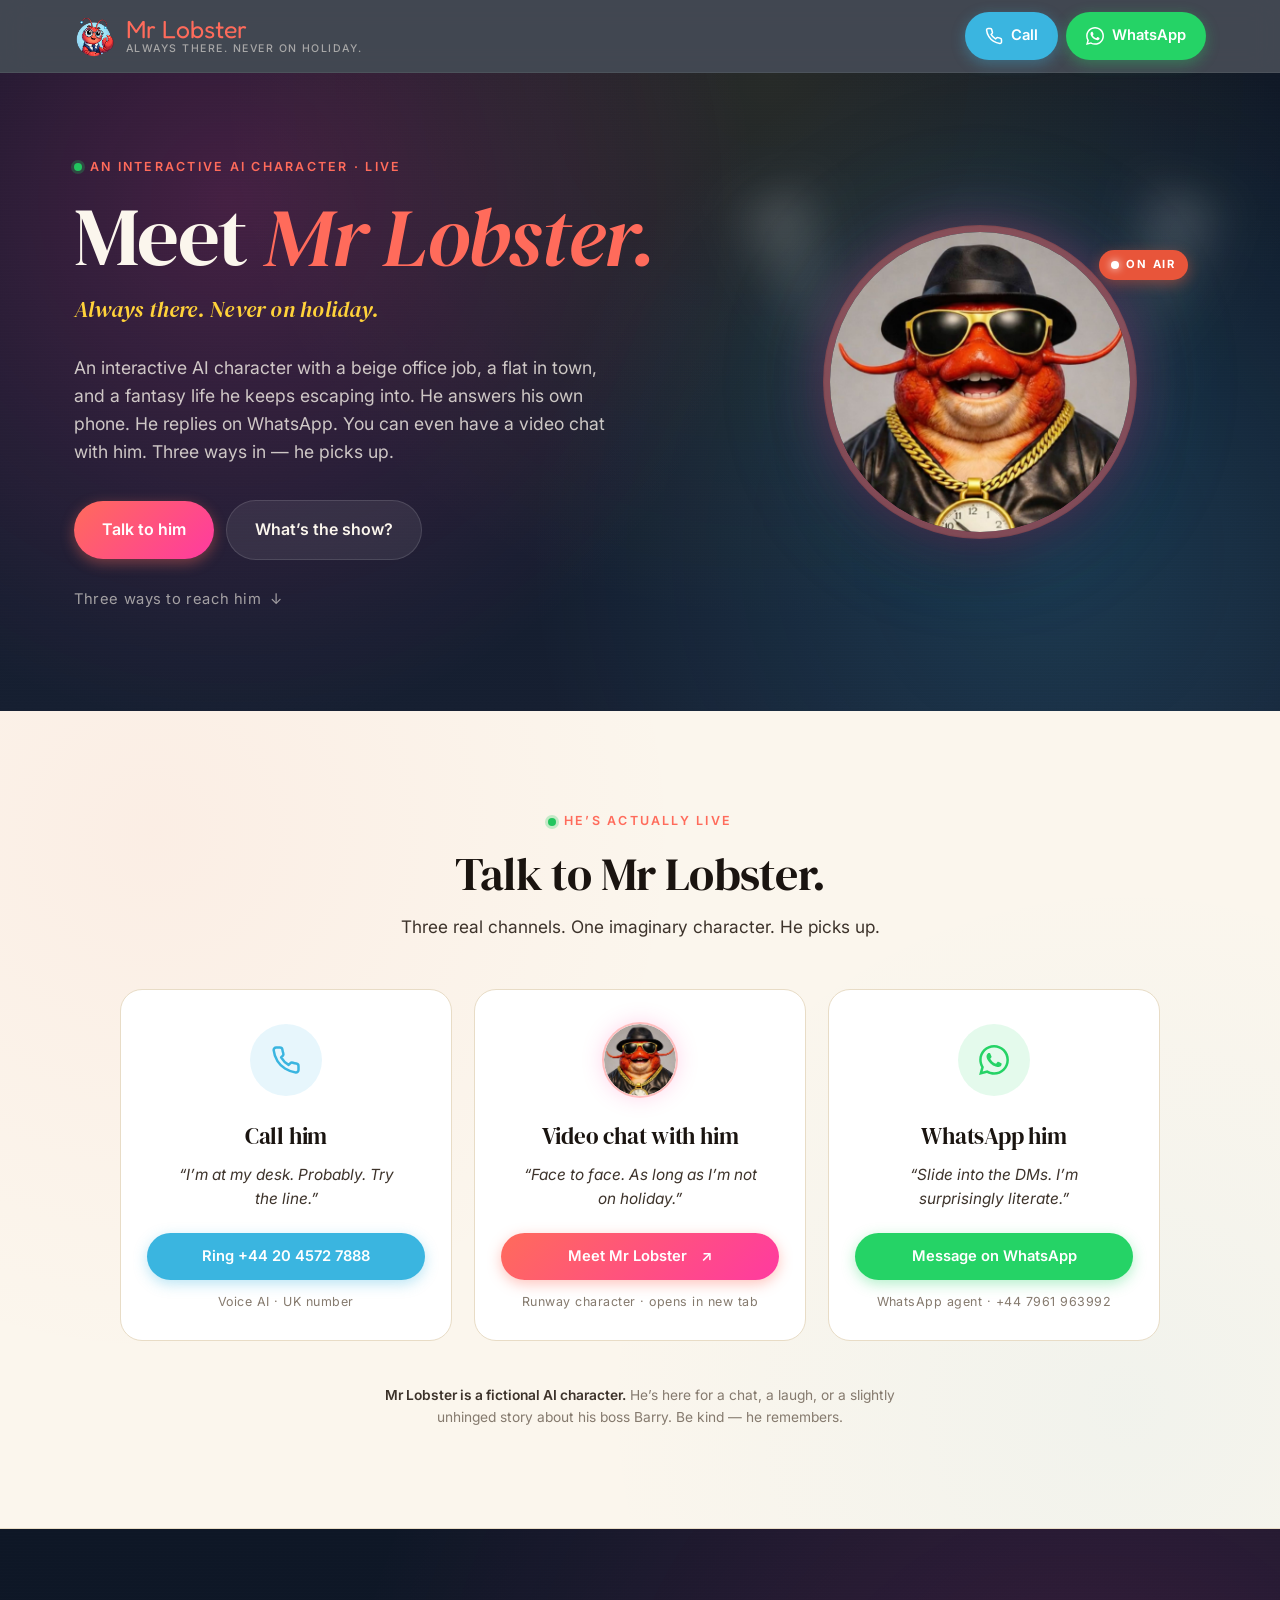
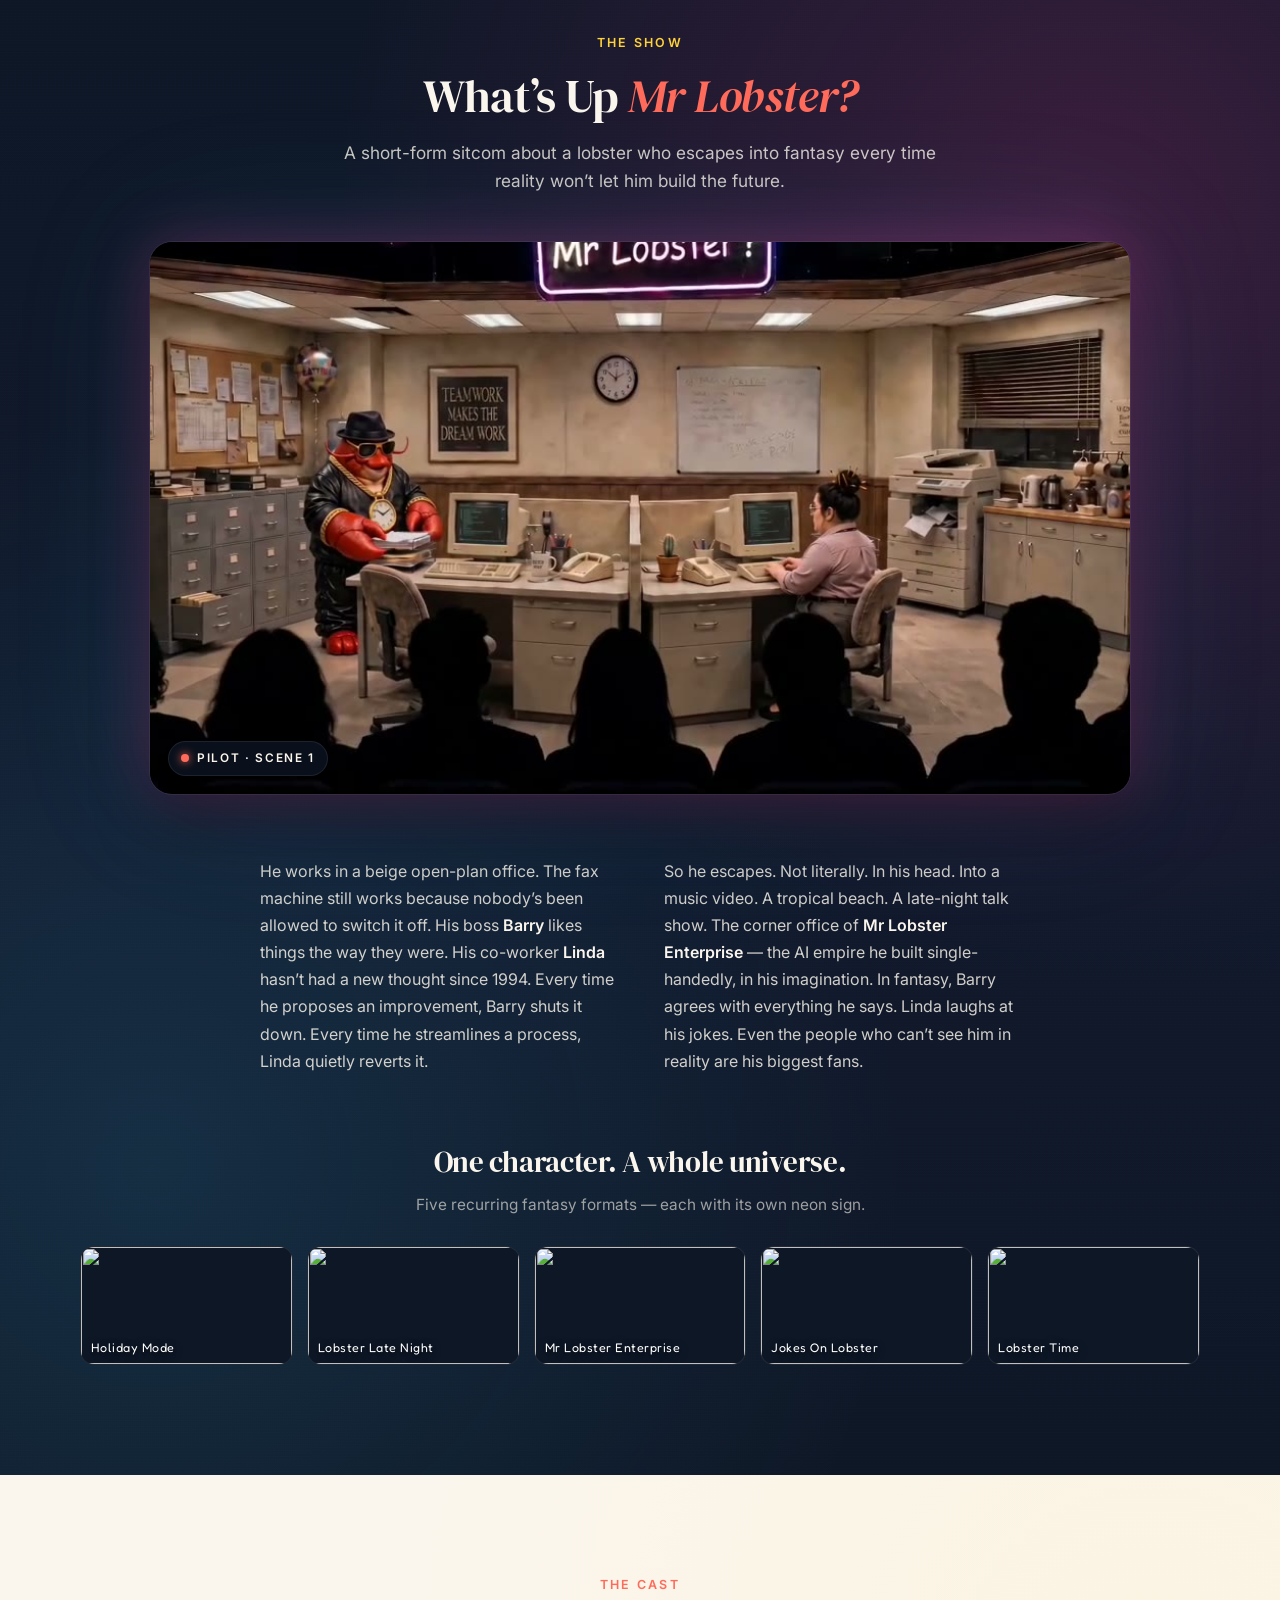
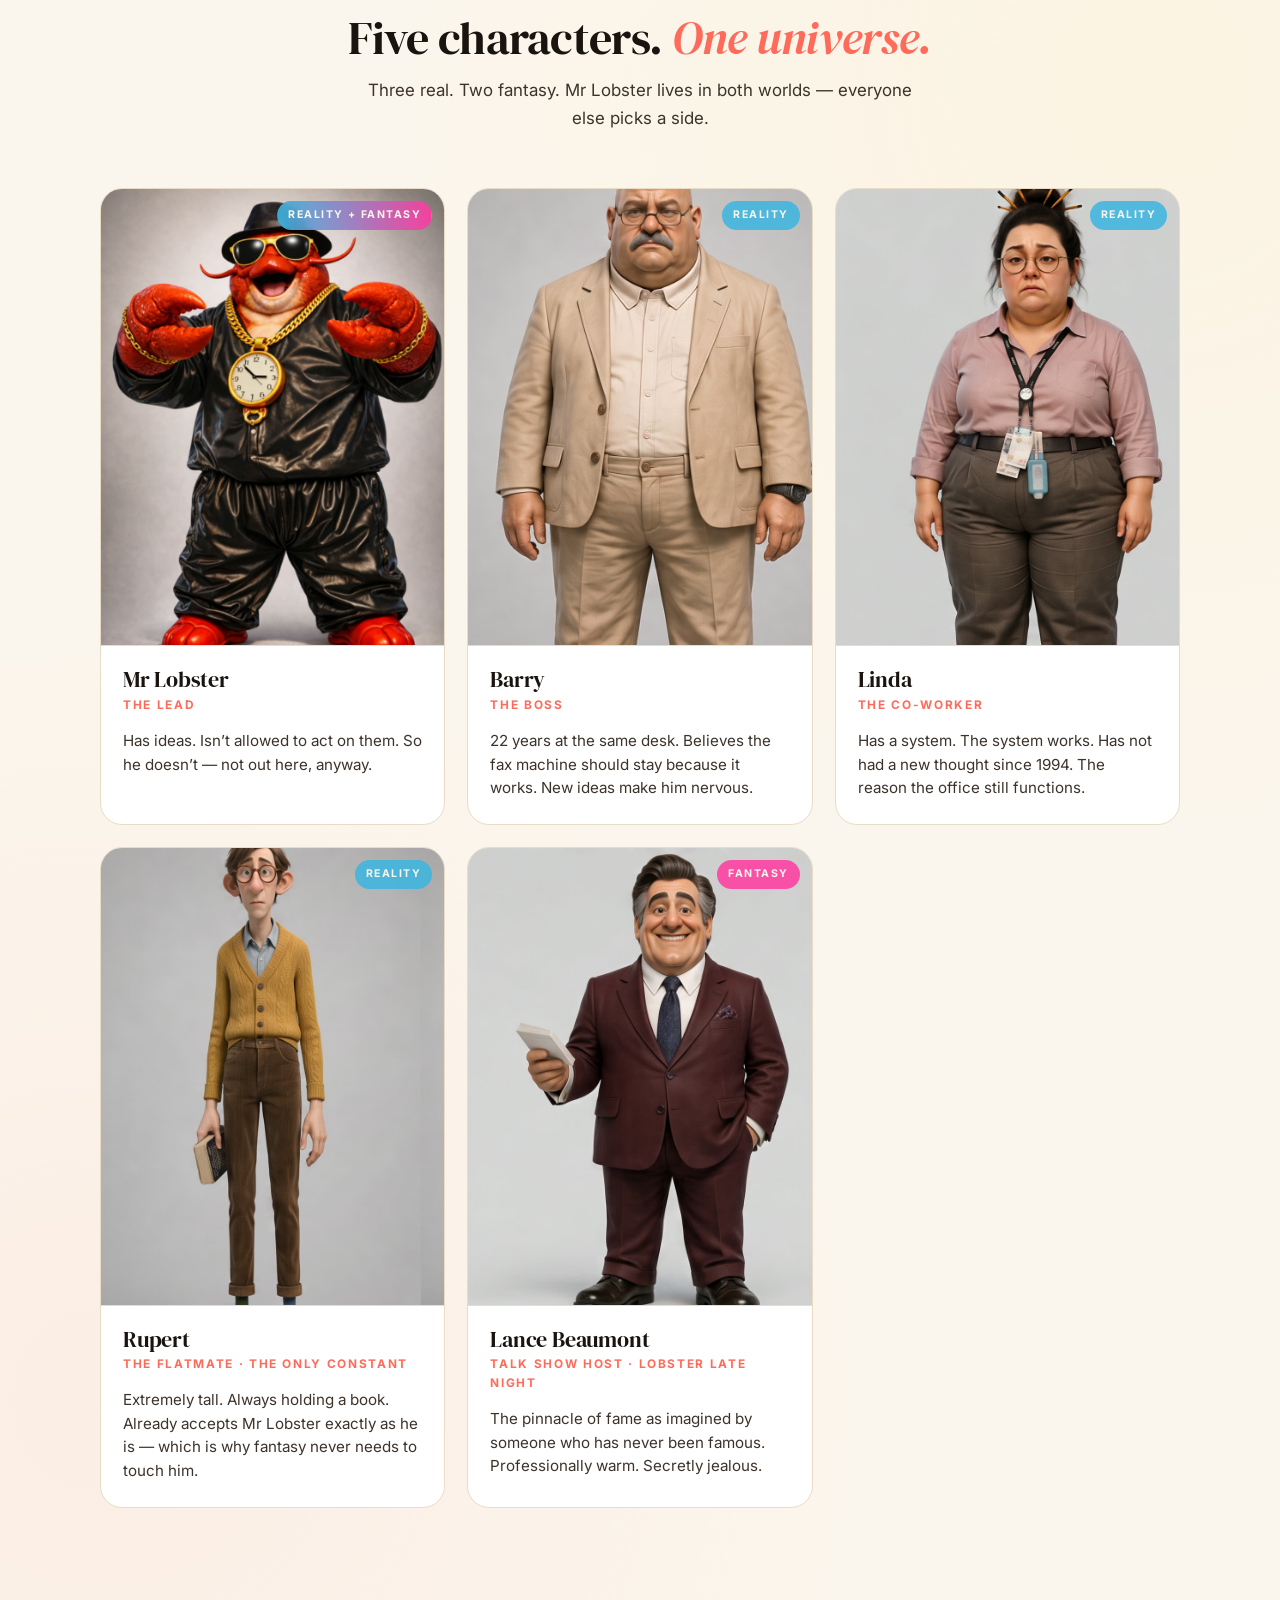
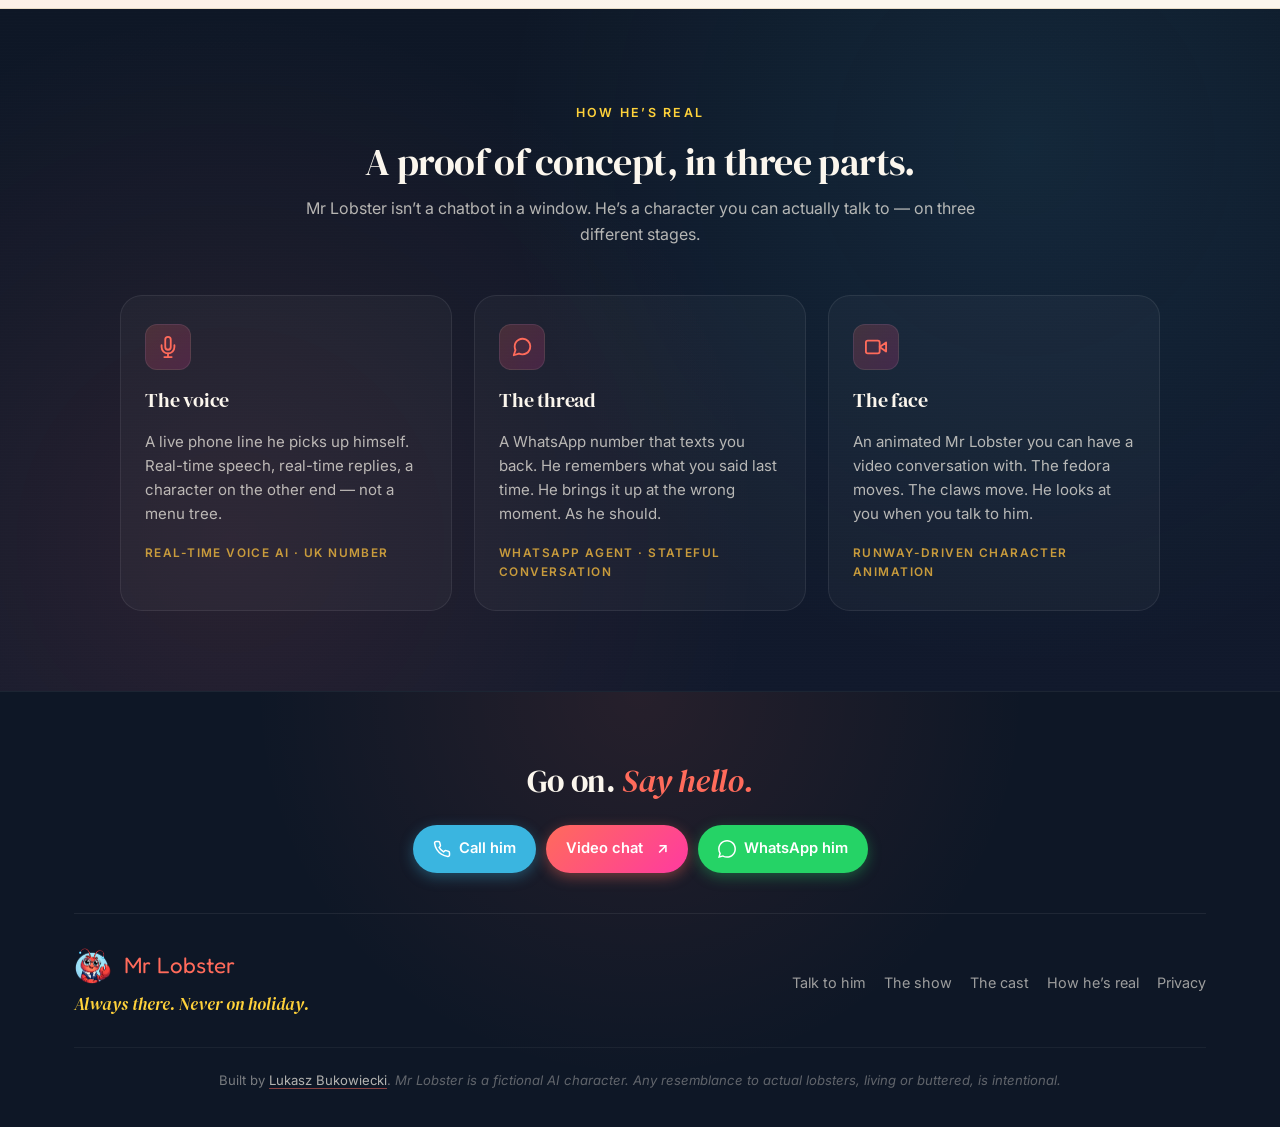
==== commit e7140e50: "Cast: wire new turnaround sheets, crop to Front view, optimise to JPG - New user-supplied 5-view tur" ====
--- a/index.html
+++ b/index.html
@@ -287,11 +287,10 @@
 }
 .cast-card:hover{transform:translateY(-3px);box-shadow:var(--shadow-md);border-color:rgba(255,107,91,.4)}
 .cast-portrait{
-  position:relative;aspect-ratio:4/3;overflow:hidden;background:#0E1726;
+  position:relative;aspect-ratio:3/4;overflow:hidden;background:#d8d6d2;
   border-bottom:1px solid var(--line);
 }
-.cast-portrait img{width:100%;height:100%;object-fit:cover;display:block;transition:transform .5s ease}
-.cast-portrait img.portrait-tight{object-position:center 18%}
+.cast-portrait img{width:100%;height:100%;object-fit:cover;object-position:center 30%;display:block;transition:transform .5s ease}
 .cast-card:hover .cast-portrait img{transform:scale(1.03)}
 .cast-portrait .world-tag{
   position:absolute;top:12px;right:12px;
@@ -530,7 +529,7 @@
     <div class="cast-grid">
 
       <article class="cast-card">
-        <div class="cast-portrait"><span class="world-tag both">Reality + Fantasy</span><img class="portrait-tight" src="mr-lobster.jpg" alt="Mr Lobster"></div>
+        <div class="cast-portrait"><span class="world-tag both">Reality + Fantasy</span><img src="assets/show/cast/mr_lobster.jpg" alt="Mr Lobster"></div>
         <div class="cast-body">
           <h3 class="cast-name">Mr Lobster</h3>
           <span class="cast-role">The Lead</span>
@@ -539,7 +538,7 @@
       </article>
 
       <article class="cast-card">
-        <div class="cast-portrait"><span class="world-tag real">Reality</span><img src="assets/show/cast/barry.png" alt="Barry"></div>
+        <div class="cast-portrait"><span class="world-tag real">Reality</span><img src="assets/show/cast/barry.jpg" alt="Barry"></div>
         <div class="cast-body">
           <h3 class="cast-name">Barry</h3>
           <span class="cast-role">The Boss</span>
@@ -548,7 +547,7 @@
       </article>
 
       <article class="cast-card">
-        <div class="cast-portrait"><span class="world-tag real">Reality</span><img src="assets/show/cast/linda.png" alt="Linda"></div>
+        <div class="cast-portrait"><span class="world-tag real">Reality</span><img src="assets/show/cast/linda.jpg" alt="Linda"></div>
         <div class="cast-body">
           <h3 class="cast-name">Linda</h3>
           <span class="cast-role">The Co-worker</span>
@@ -557,7 +556,7 @@
       </article>
 
       <article class="cast-card">
-        <div class="cast-portrait"><span class="world-tag real">Reality</span><img src="assets/show/cast/rupert.png" alt="Rupert"></div>
+        <div class="cast-portrait"><span class="world-tag real">Reality</span><img src="assets/show/cast/rupert.jpg" alt="Rupert"></div>
         <div class="cast-body">
           <h3 class="cast-name">Rupert</h3>
           <span class="cast-role">The Flatmate · The Only Constant</span>
@@ -566,7 +565,7 @@
       </article>
 
       <article class="cast-card">
-        <div class="cast-portrait"><span class="world-tag fantasy">Fantasy</span><img src="assets/show/cast/lance.png" alt="Lance Beaumont"></div>
+        <div class="cast-portrait"><span class="world-tag fantasy">Fantasy</span><img src="assets/show/cast/lance.jpg" alt="Lance Beaumont"></div>
         <div class="cast-body">
           <h3 class="cast-name">Lance Beaumont</h3>
           <span class="cast-role">Talk Show Host · Lobster Late Night</span>
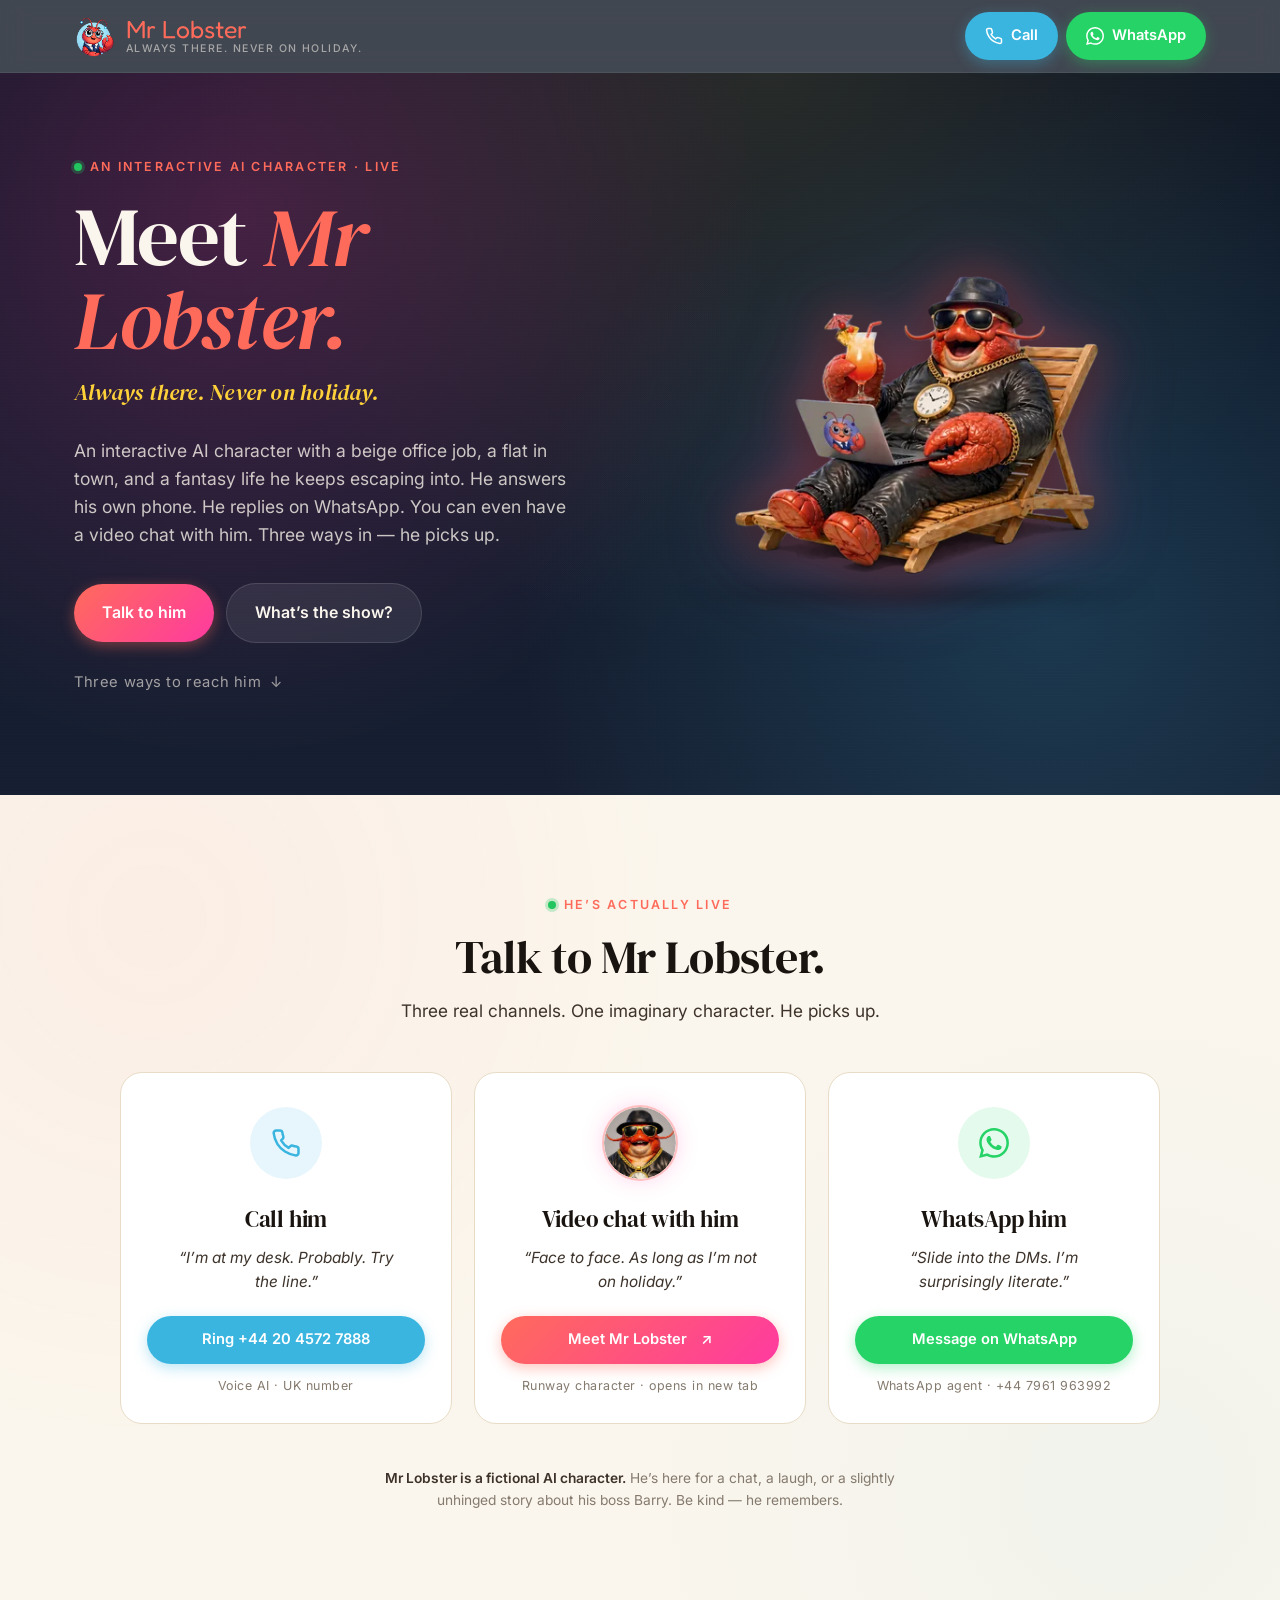
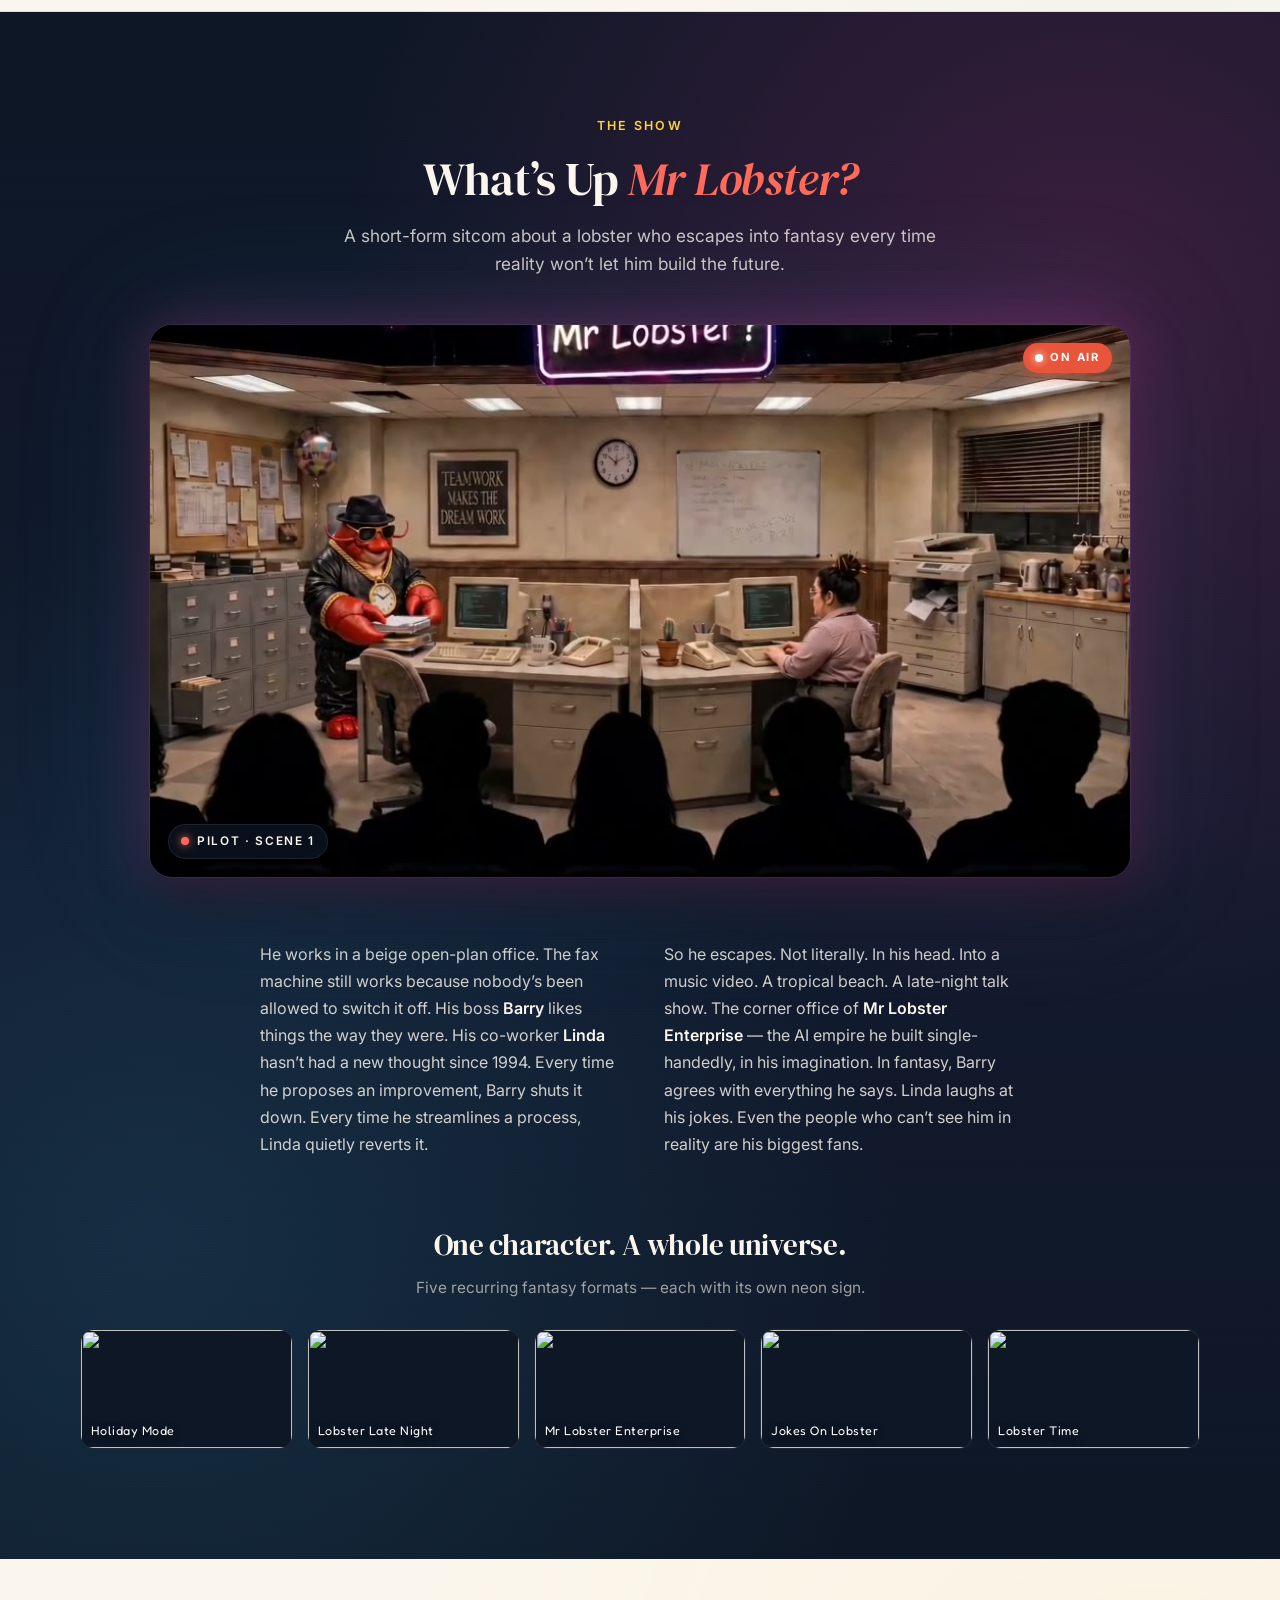
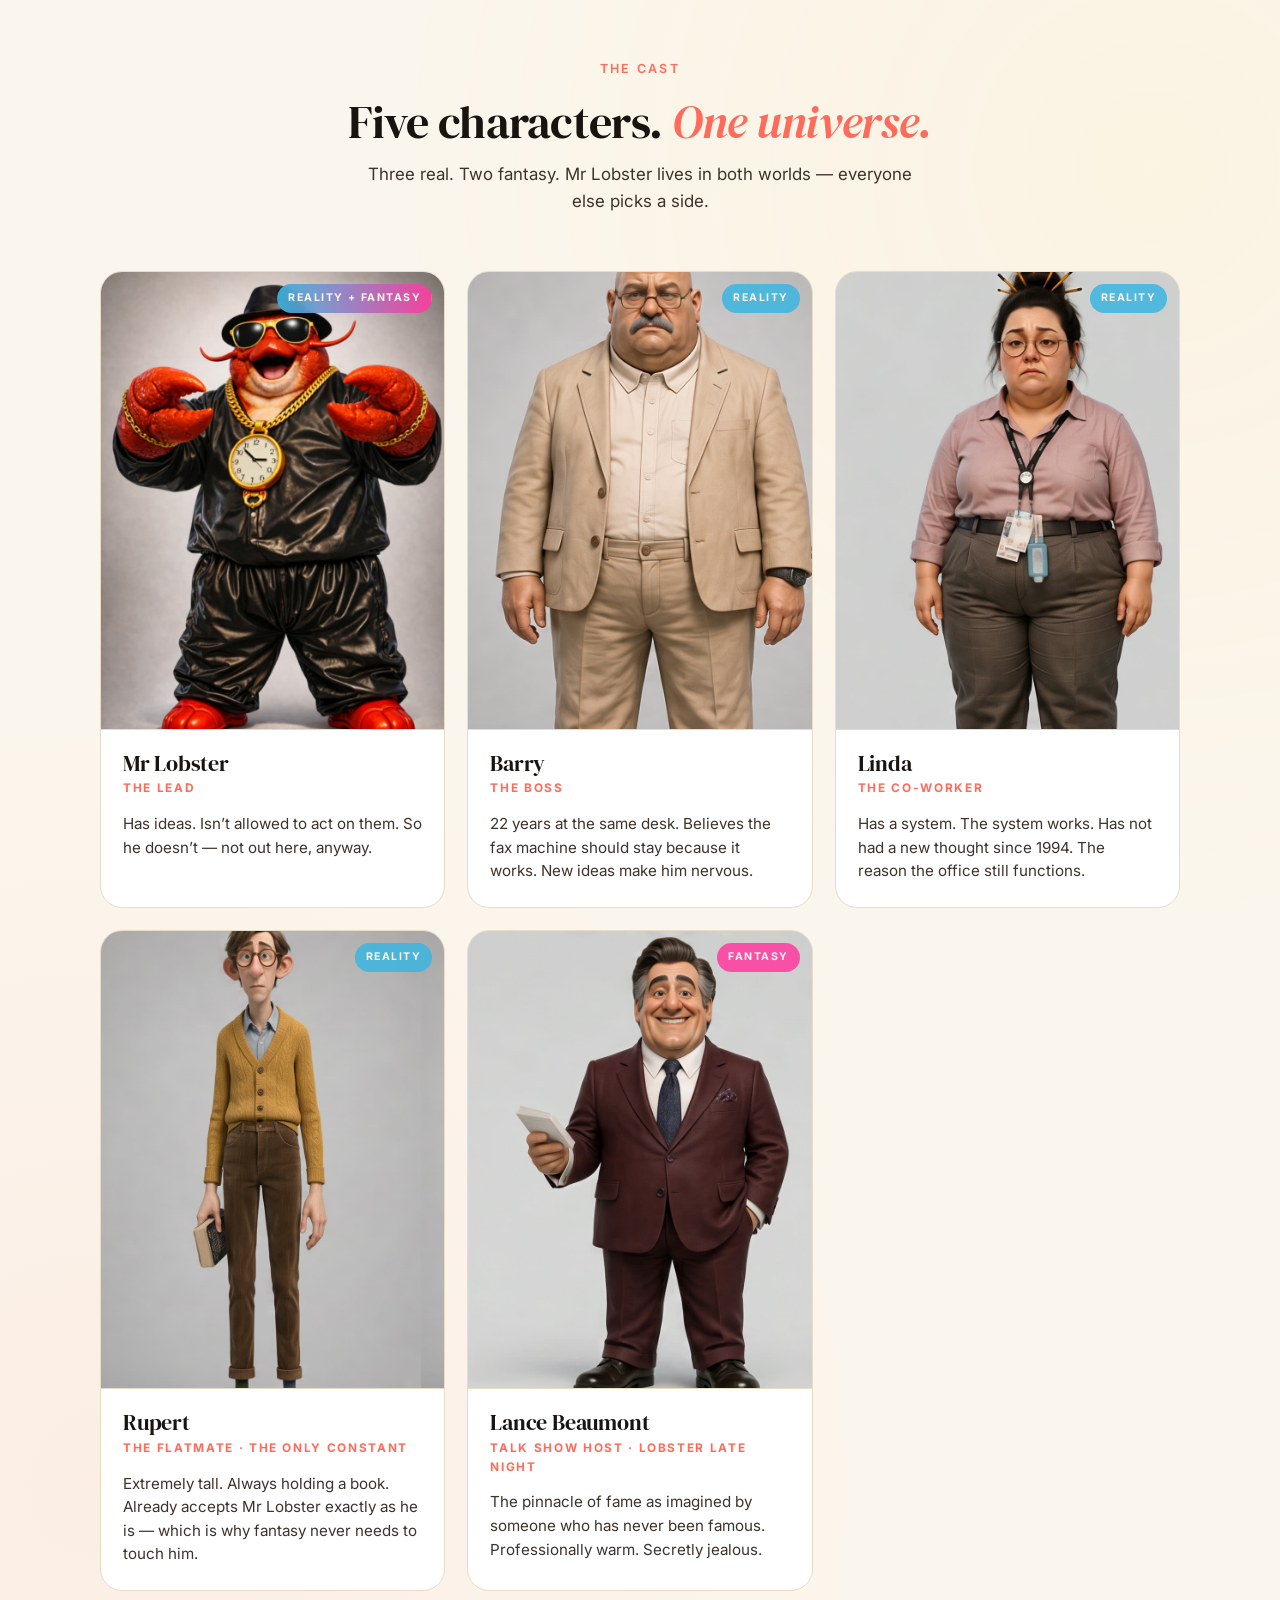
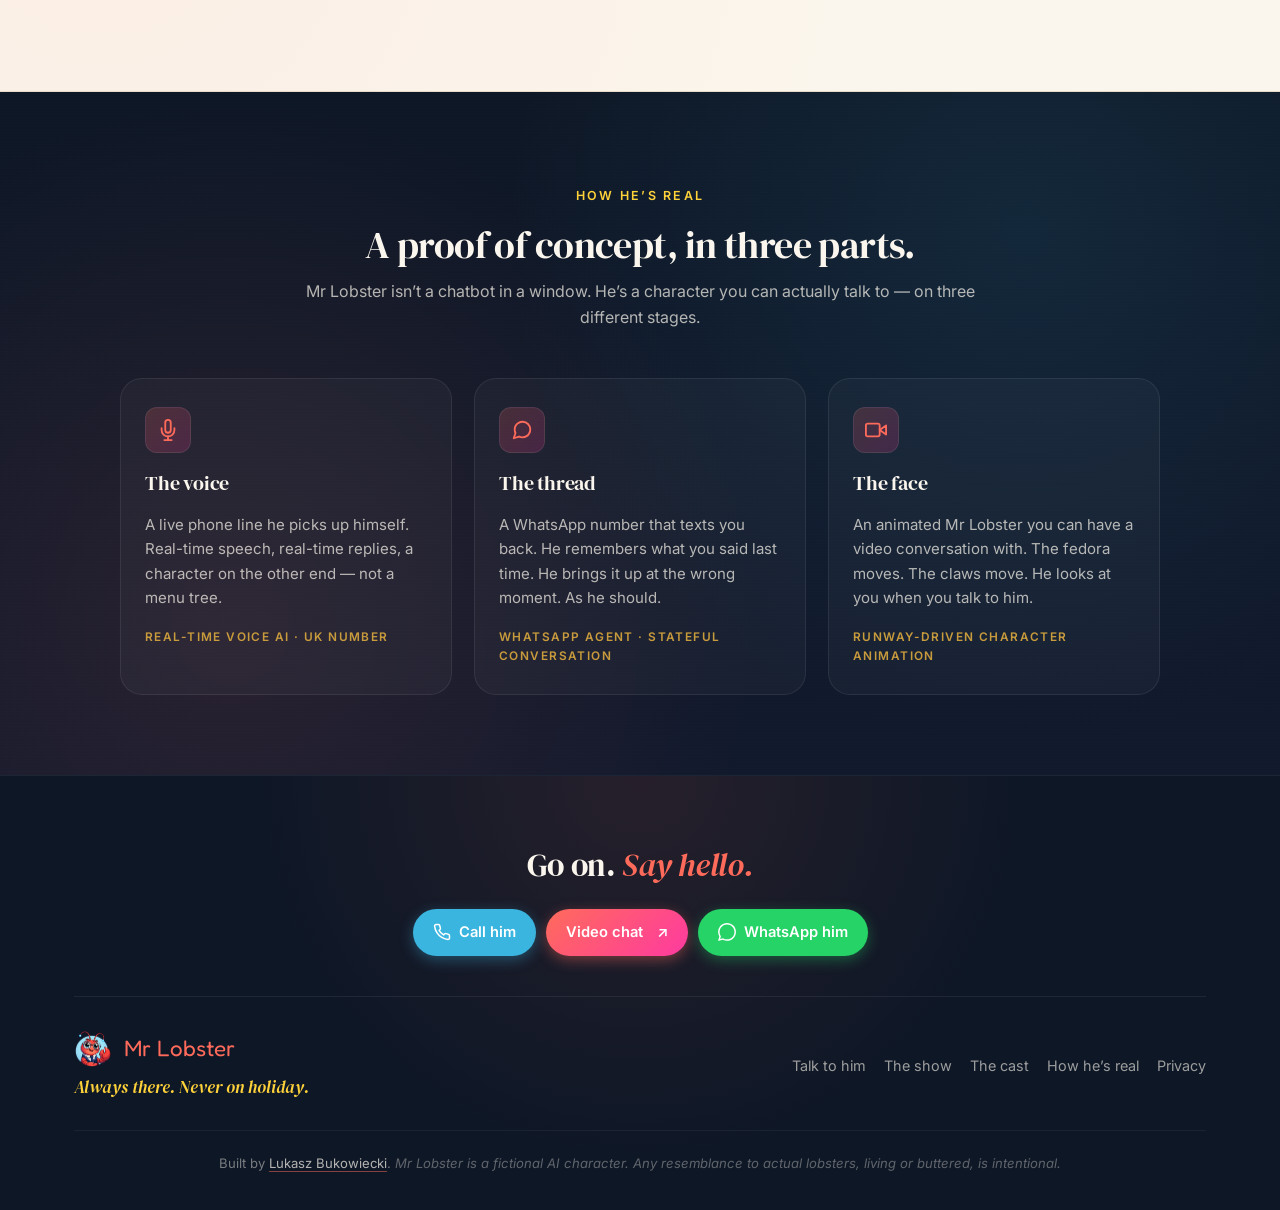
==== commit 637800a8: "Hero: replace circular portrait with scroll-driven turntable canvas - Swap the 300px circular mr-lob" ====
--- a/index.html
+++ b/index.html
@@ -102,8 +102,8 @@
   background:repeating-linear-gradient(0deg,rgba(255,255,255,.018) 0,rgba(255,255,255,.018) 1px,transparent 1px,transparent 3px);
   mix-blend-mode:overlay;
 }
-.hero-grid{display:grid;grid-template-columns:1.4fr 1fr;gap:48px;align-items:center;position:relative;z-index:1}
-@media(max-width:900px){.hero-grid{grid-template-columns:1fr;gap:40px;text-align:center}.hero{padding:56px 0 72px}}
+.hero-grid{display:grid;grid-template-columns:1fr 1.15fr;gap:48px;align-items:center;position:relative;z-index:1}
+@media(max-width:900px){.hero-grid{grid-template-columns:1fr;gap:32px;text-align:center}.hero{padding:56px 0 56px}}
 
 .hero h1{color:var(--cream)}
 .hero h1 .accent{color:var(--coral);font-style:italic}
@@ -117,30 +117,28 @@
 .hero-nudge .arr{display:inline-block;transition:transform .2s}
 .hero-nudge:hover .arr{transform:translateY(3px)}
 
-/* hero portrait — circular, neon-glow */
-.hero-portrait{position:relative;display:flex;justify-content:center;align-items:center}
-.portrait-frame{
-  position:relative;width:min(300px,62vw);aspect-ratio:1;
-  border-radius:50%;overflow:hidden;
-  background:#0E1726;
-  box-shadow:
-    0 0 0 6px rgba(255,255,255,.04),
-    0 0 0 7px rgba(255,107,91,.35),
-    0 0 60px rgba(255,58,160,.35),
-    0 0 120px rgba(58,181,224,.18),
-    0 30px 60px -10px rgba(0,0,0,.5);
-  animation:portraitGlow 6s ease-in-out infinite;
-}
-.portrait-frame img{width:100%;height:100%;object-fit:cover;object-position:center 22%}
-@keyframes portraitGlow{
-  0%,100%{box-shadow:0 0 0 6px rgba(255,255,255,.04),0 0 0 7px rgba(255,107,91,.35),0 0 60px rgba(255,58,160,.35),0 0 120px rgba(58,181,224,.18),0 30px 60px -10px rgba(0,0,0,.5)}
-  50%{box-shadow:0 0 0 6px rgba(255,255,255,.04),0 0 0 7px rgba(255,107,91,.55),0 0 80px rgba(255,58,160,.5),0 0 140px rgba(58,181,224,.28),0 30px 60px -10px rgba(0,0,0,.5)}
-}
-.spotlight{position:absolute;width:120px;height:200px;background:radial-gradient(ellipse at top,rgba(255,255,255,.22),transparent 60%);filter:blur(20px);pointer-events:none}
-.spotlight.l{top:-40px;left:-10px;transform:rotate(-18deg)}
-.spotlight.r{top:-40px;right:-10px;transform:rotate(18deg)}
-
-/* on-air badge over portrait */
+/* hero turntable — scroll-driven character animation */
+.hero-figure{position:relative;display:flex;justify-content:center;align-items:center}
+.turntable{
+  position:relative;width:100%;max-width:660px;aspect-ratio:620/348;
+  animation:float 6s ease-in-out infinite;
+}
+.turntable canvas{
+  width:100%;height:100%;display:block;
+  filter:
+    drop-shadow(0 6px 18px rgba(0,0,0,.45))
+    drop-shadow(0 0 22px rgba(255,107,91,.35))
+    drop-shadow(0 0 40px rgba(255,58,160,.22));
+}
+.turntable::before{
+  content:"";position:absolute;inset:auto 8% -6% 8%;height:24px;
+  background:radial-gradient(ellipse at center,rgba(0,0,0,.55),transparent 70%);
+  filter:blur(8px);z-index:-1;
+}
+@keyframes float{0%,100%{transform:translateY(0)}50%{transform:translateY(-10px)}}
+@media(max-width:900px){.turntable{max-width:520px}}
+
+/* on-air badge — reusable, used on the pilot stage */
 .on-air{position:absolute;top:18px;right:18px;background:var(--coral-deep);color:white;padding:6px 12px;border-radius:100px;font-size:.7rem;font-weight:700;letter-spacing:.16em;text-transform:uppercase;box-shadow:0 4px 14px rgba(232,85,58,.45);display:inline-flex;align-items:center;gap:7px;z-index:2}
 .on-air::before{content:"";width:8px;height:8px;background:white;border-radius:50%;box-shadow:0 0 8px white;animation:pulse 1.6s infinite}
 
@@ -425,11 +423,9 @@
       </div>
       <a class="hero-nudge" href="#live">Three ways to reach him <span class="arr">↓</span></a>
     </div>
-    <div class="hero-portrait">
-      <span class="on-air">On air</span>
-      <span class="spotlight l"></span><span class="spotlight r"></span>
-      <div class="portrait-frame">
-        <img src="mr-lobster.jpg" alt="Mr Lobster — an anthropomorphic lobster character wearing a black fedora, sunglasses, gold chain and pocket-watch pendant" loading="eager">
+    <div class="hero-figure">
+      <div class="turntable">
+        <canvas id="lobster-turntable" width="620" height="348" aria-label="Mr Lobster, an anthropomorphic lobster character lounging on a deck chair with a cocktail and a laptop"></canvas>
       </div>
     </div>
   </div>
@@ -490,6 +486,7 @@
     </div>
 
     <figure class="show-stage" aria-label="Opening scene from the pilot of What's Up Mr Lobster?">
+      <span class="on-air">On air</span>
       <video
         src="assets/show/video/scene1.mp4"
         poster="assets/show/video/scene1-poster.jpg"
@@ -667,5 +664,56 @@
   </a>
 </div>
 
+<script>
+// Scroll-driven lobster turntable. 58 frames, one full 360° per ~900px scroll.
+(function(){
+  const TOTAL = 58;
+  const SCROLL_PER_ROTATION = 900;
+  const canvas = document.getElementById('lobster-turntable');
+  if (!canvas) return;
+
+  const dpr = Math.min(window.devicePixelRatio || 1, 2);
+  function resize(){
+    const r = canvas.getBoundingClientRect();
+    canvas.width = Math.round(r.width * dpr);
+    canvas.height = Math.round(r.height * dpr);
+    drawFrame(lastFrame >= 0 ? lastFrame : 0);
+  }
+
+  const frames = new Array(TOTAL);
+  let loaded = 0;
+  for (let i = 0; i < TOTAL; i++) {
+    const img = new Image();
+    img.decoding = 'async';
+    img.src = 'assets/turntable/lobster_' + String(i).padStart(4,'0') + '.webp';
+    img.onload = () => { loaded++; if (loaded === 1) { resize(); } };
+    frames[i] = img;
+  }
+
+  const ctx = canvas.getContext('2d');
+  let lastFrame = -1;
+  function drawFrame(idx){
+    const f = frames[idx];
+    if (!f || !f.complete || !f.naturalWidth) return;
+    ctx.clearRect(0, 0, canvas.width, canvas.height);
+    ctx.drawImage(f, 0, 0, canvas.width, canvas.height);
+    lastFrame = idx;
+  }
+
+  let ticking = false;
+  function onScroll(){
+    if (ticking) return;
+    ticking = true;
+    requestAnimationFrame(() => {
+      const idx = ((Math.floor((window.scrollY / SCROLL_PER_ROTATION) * TOTAL) % TOTAL) + TOTAL) % TOTAL;
+      if (idx !== lastFrame) drawFrame(idx);
+      ticking = false;
+    });
+  }
+  window.addEventListener('scroll', onScroll, {passive:true});
+  window.addEventListener('resize', resize, {passive:true});
+  window.addEventListener('load', () => { resize(); onScroll(); });
+})();
+</script>
 </body>
 </html>
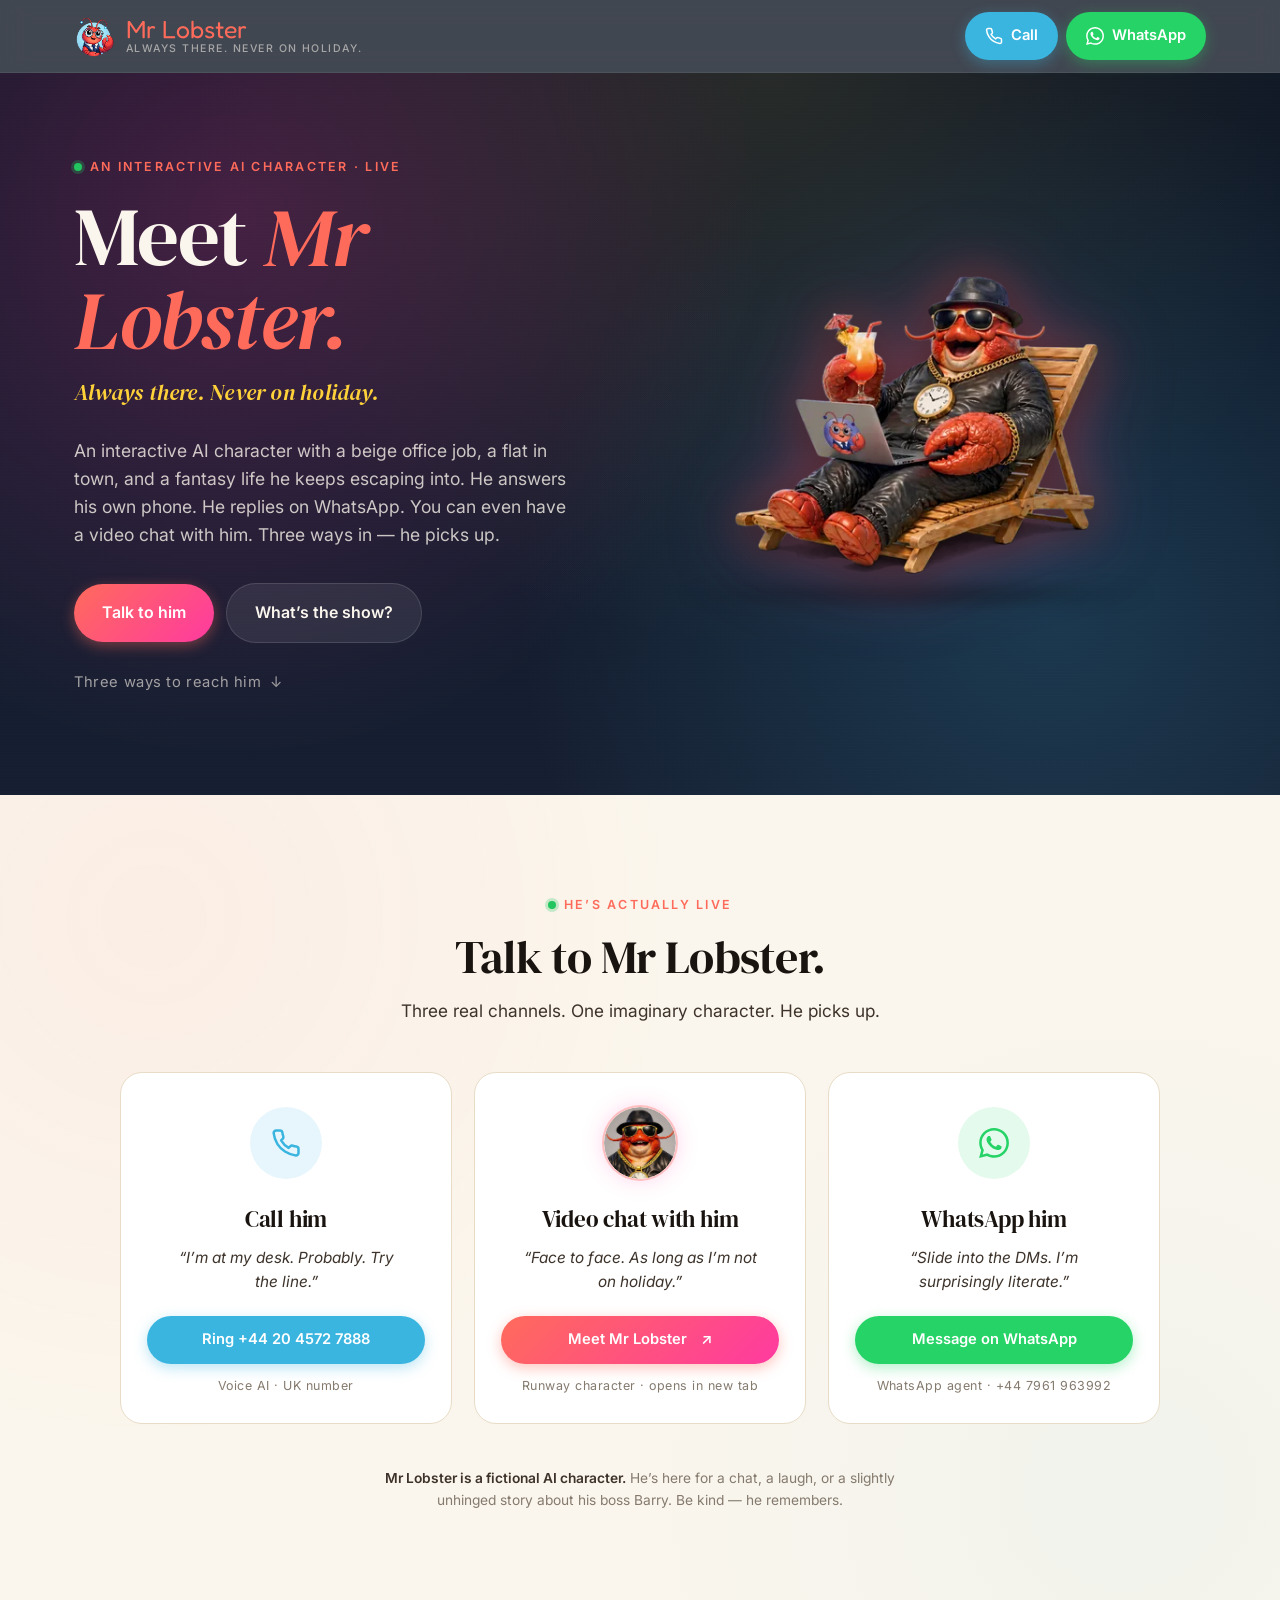
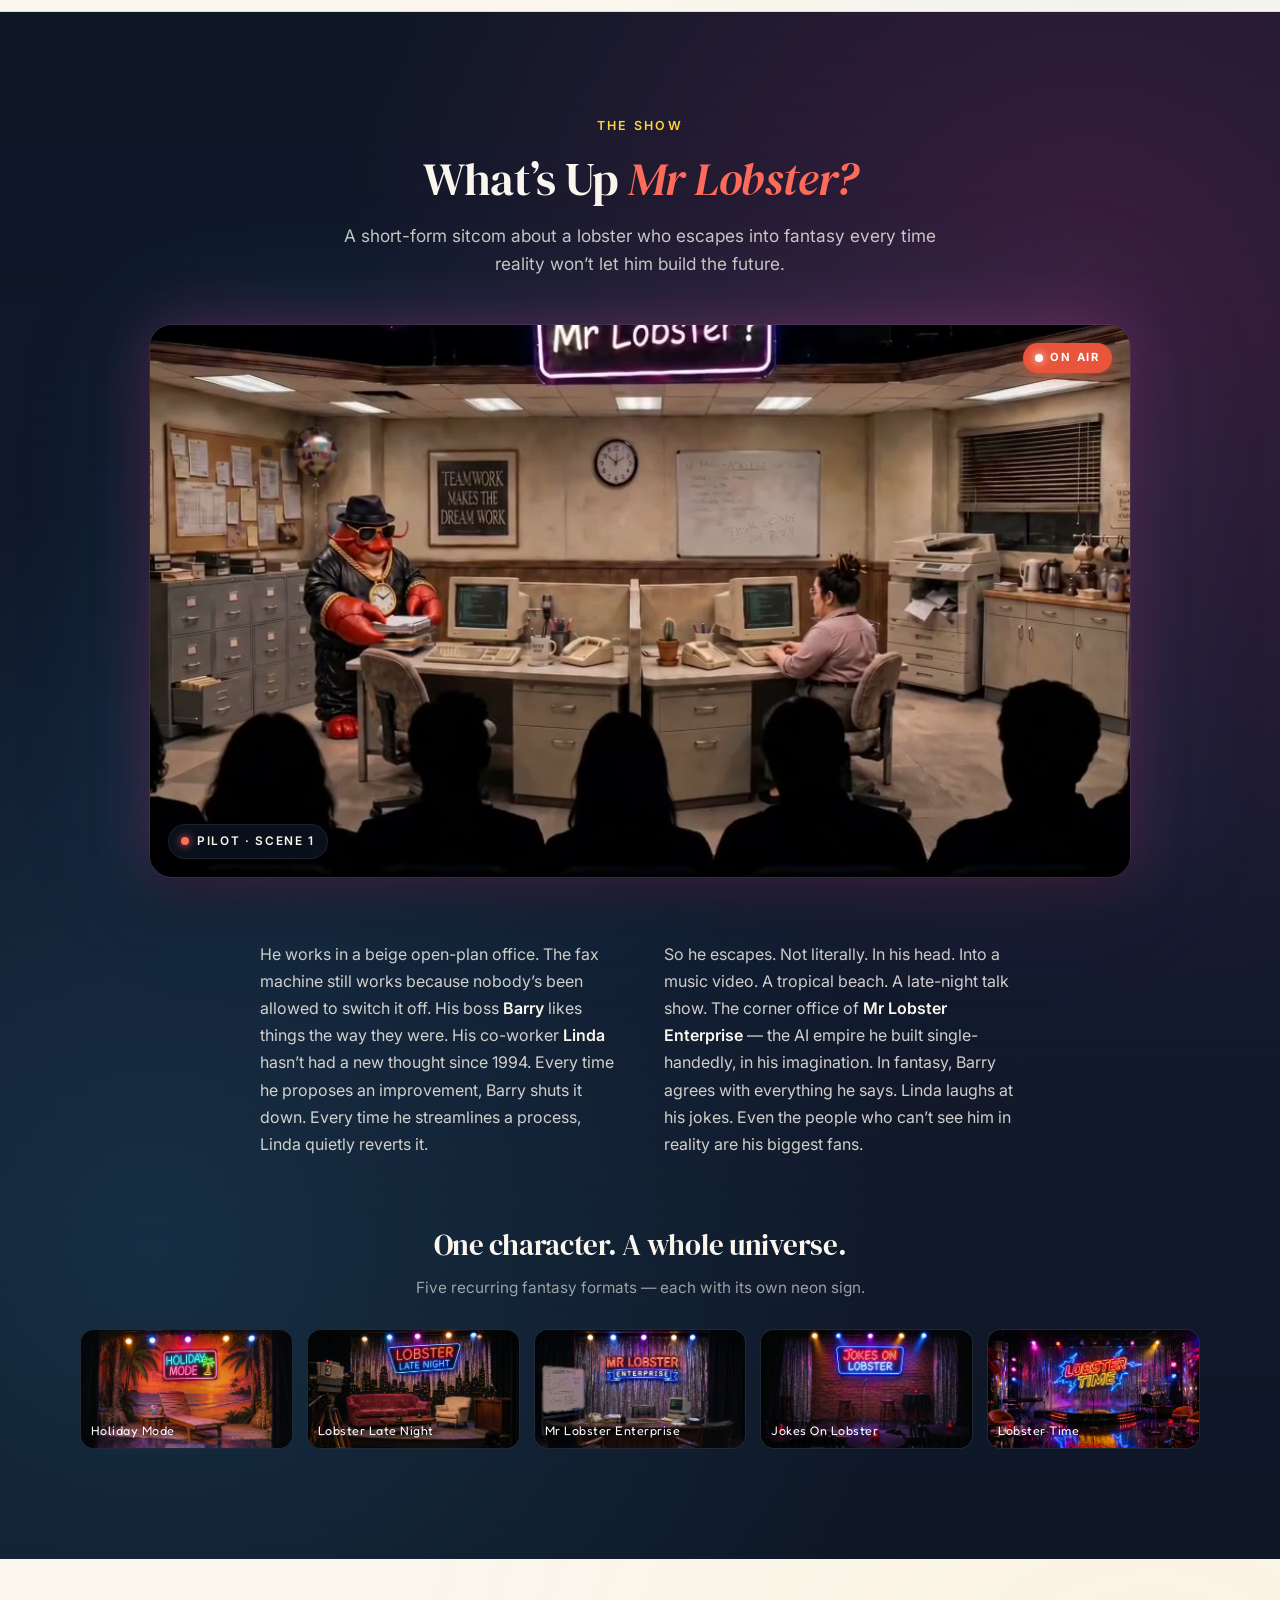
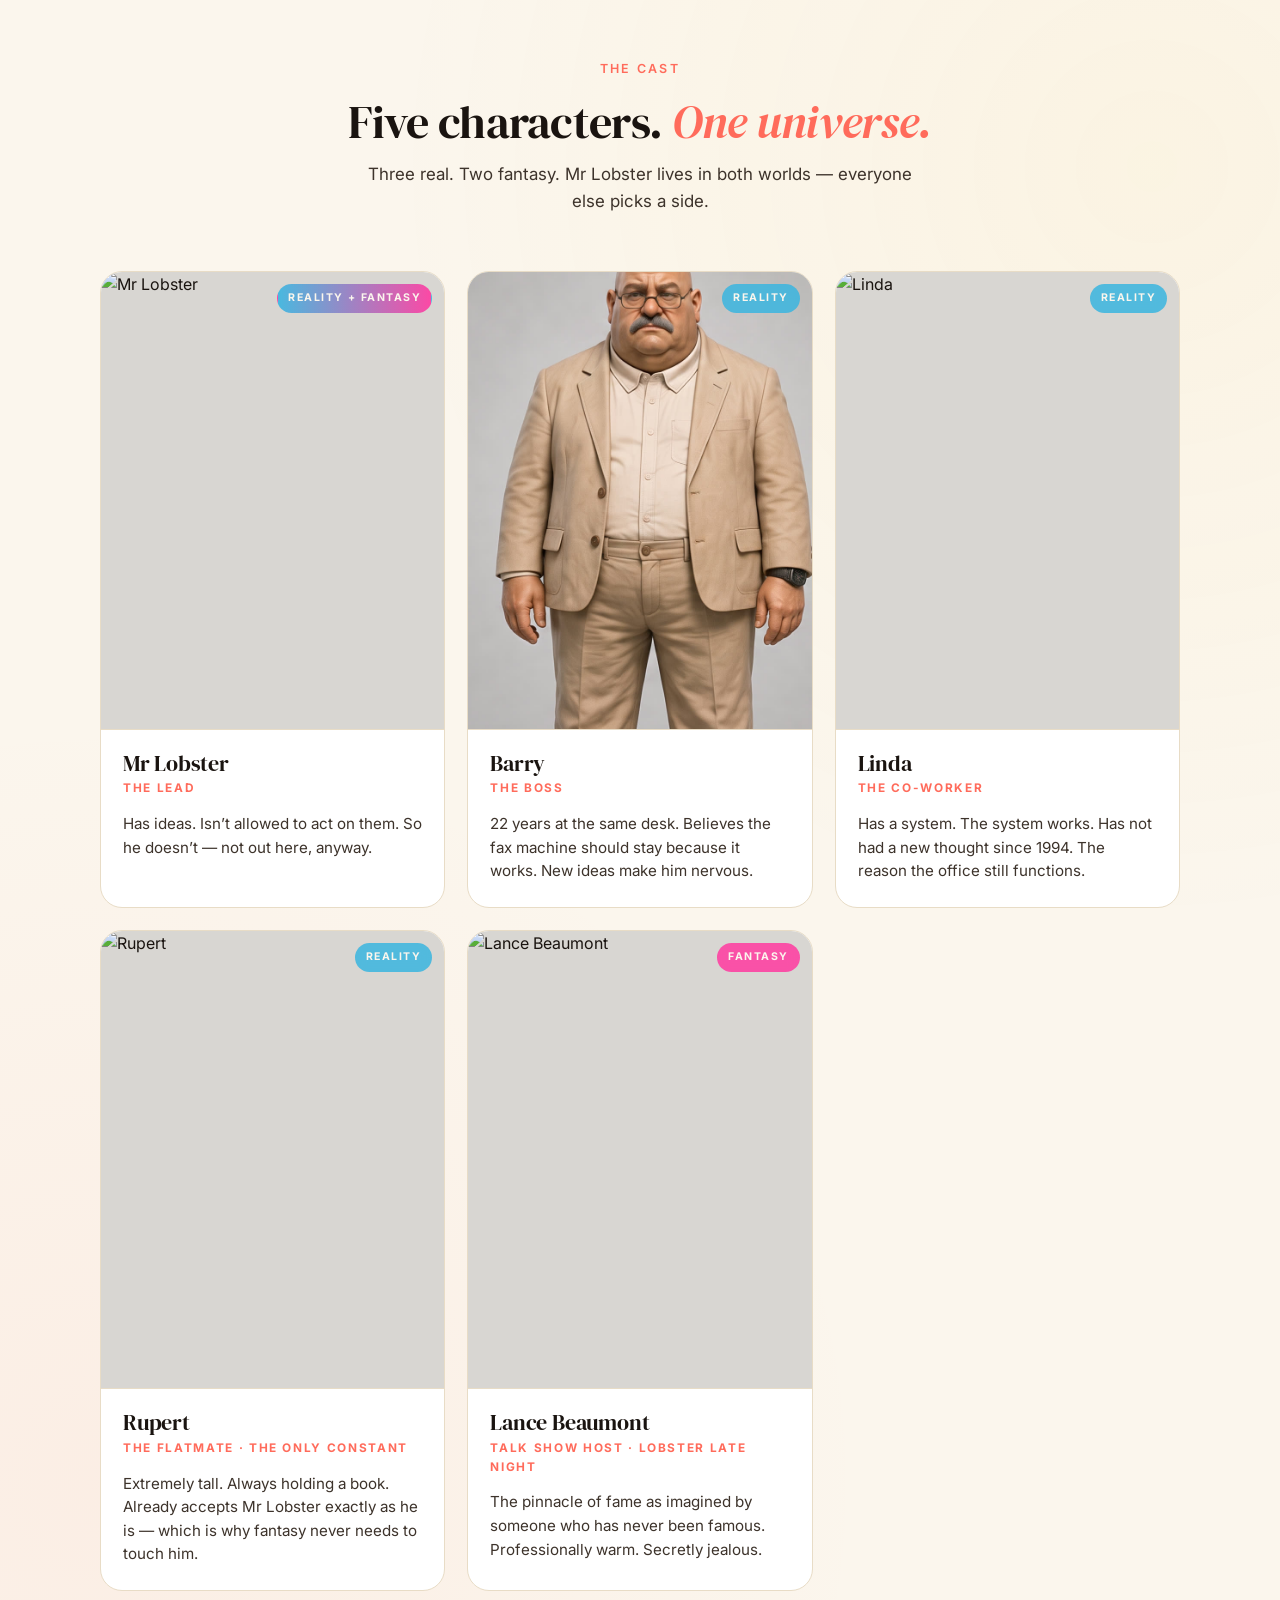
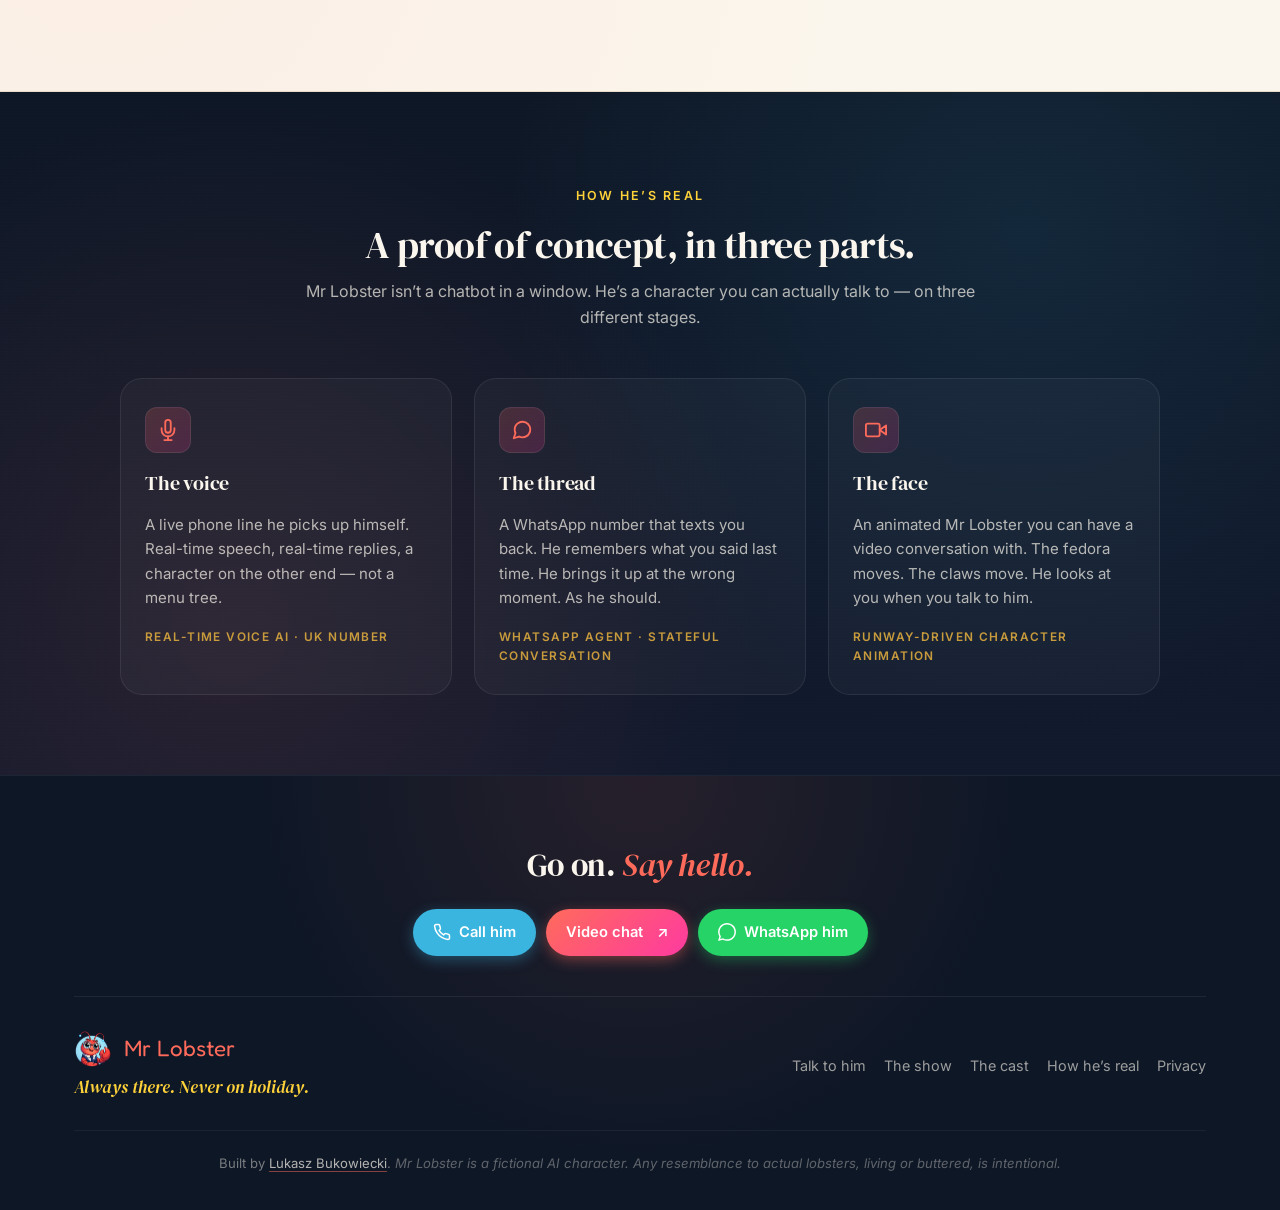
==== commit 1b081390: "Compress set images + slim repo for GitHub Pages - Convert 5 universe-strip set stills from 4K PNGs " ====
--- a/index.html
+++ b/index.html
@@ -506,11 +506,11 @@
     </div>
 
     <div class="universe-strip" aria-label="Recurring fantasy formats">
-      <a class="format" href="#" aria-label="Holiday Mode"><img src="assets/show/sets/holiday.png" alt="" loading="lazy"><span class="format-label">Holiday Mode</span></a>
-      <a class="format" href="#" aria-label="Lobster Late Night"><img src="assets/show/sets/latenight.png" alt="" loading="lazy"><span class="format-label">Lobster Late Night</span></a>
-      <a class="format" href="#" aria-label="Mr Lobster Enterprise"><img src="assets/show/sets/enterprise.png" alt="" loading="lazy"><span class="format-label">Mr Lobster Enterprise</span></a>
-      <a class="format" href="#" aria-label="Jokes On Lobster"><img src="assets/show/sets/jokes.png" alt="" loading="lazy"><span class="format-label">Jokes On Lobster</span></a>
-      <a class="format" href="#" aria-label="Lobster Time"><img src="assets/show/sets/lobstertime.png" alt="" loading="lazy"><span class="format-label">Lobster Time</span></a>
+      <a class="format" href="#" aria-label="Holiday Mode"><img src="assets/show/sets/holiday.jpg" alt="" loading="lazy"><span class="format-label">Holiday Mode</span></a>
+      <a class="format" href="#" aria-label="Lobster Late Night"><img src="assets/show/sets/latenight.jpg" alt="" loading="lazy"><span class="format-label">Lobster Late Night</span></a>
+      <a class="format" href="#" aria-label="Mr Lobster Enterprise"><img src="assets/show/sets/enterprise.jpg" alt="" loading="lazy"><span class="format-label">Mr Lobster Enterprise</span></a>
+      <a class="format" href="#" aria-label="Jokes On Lobster"><img src="assets/show/sets/jokes.jpg" alt="" loading="lazy"><span class="format-label">Jokes On Lobster</span></a>
+      <a class="format" href="#" aria-label="Lobster Time"><img src="assets/show/sets/lobstertime.jpg" alt="" loading="lazy"><span class="format-label">Lobster Time</span></a>
     </div>
 
   </div>
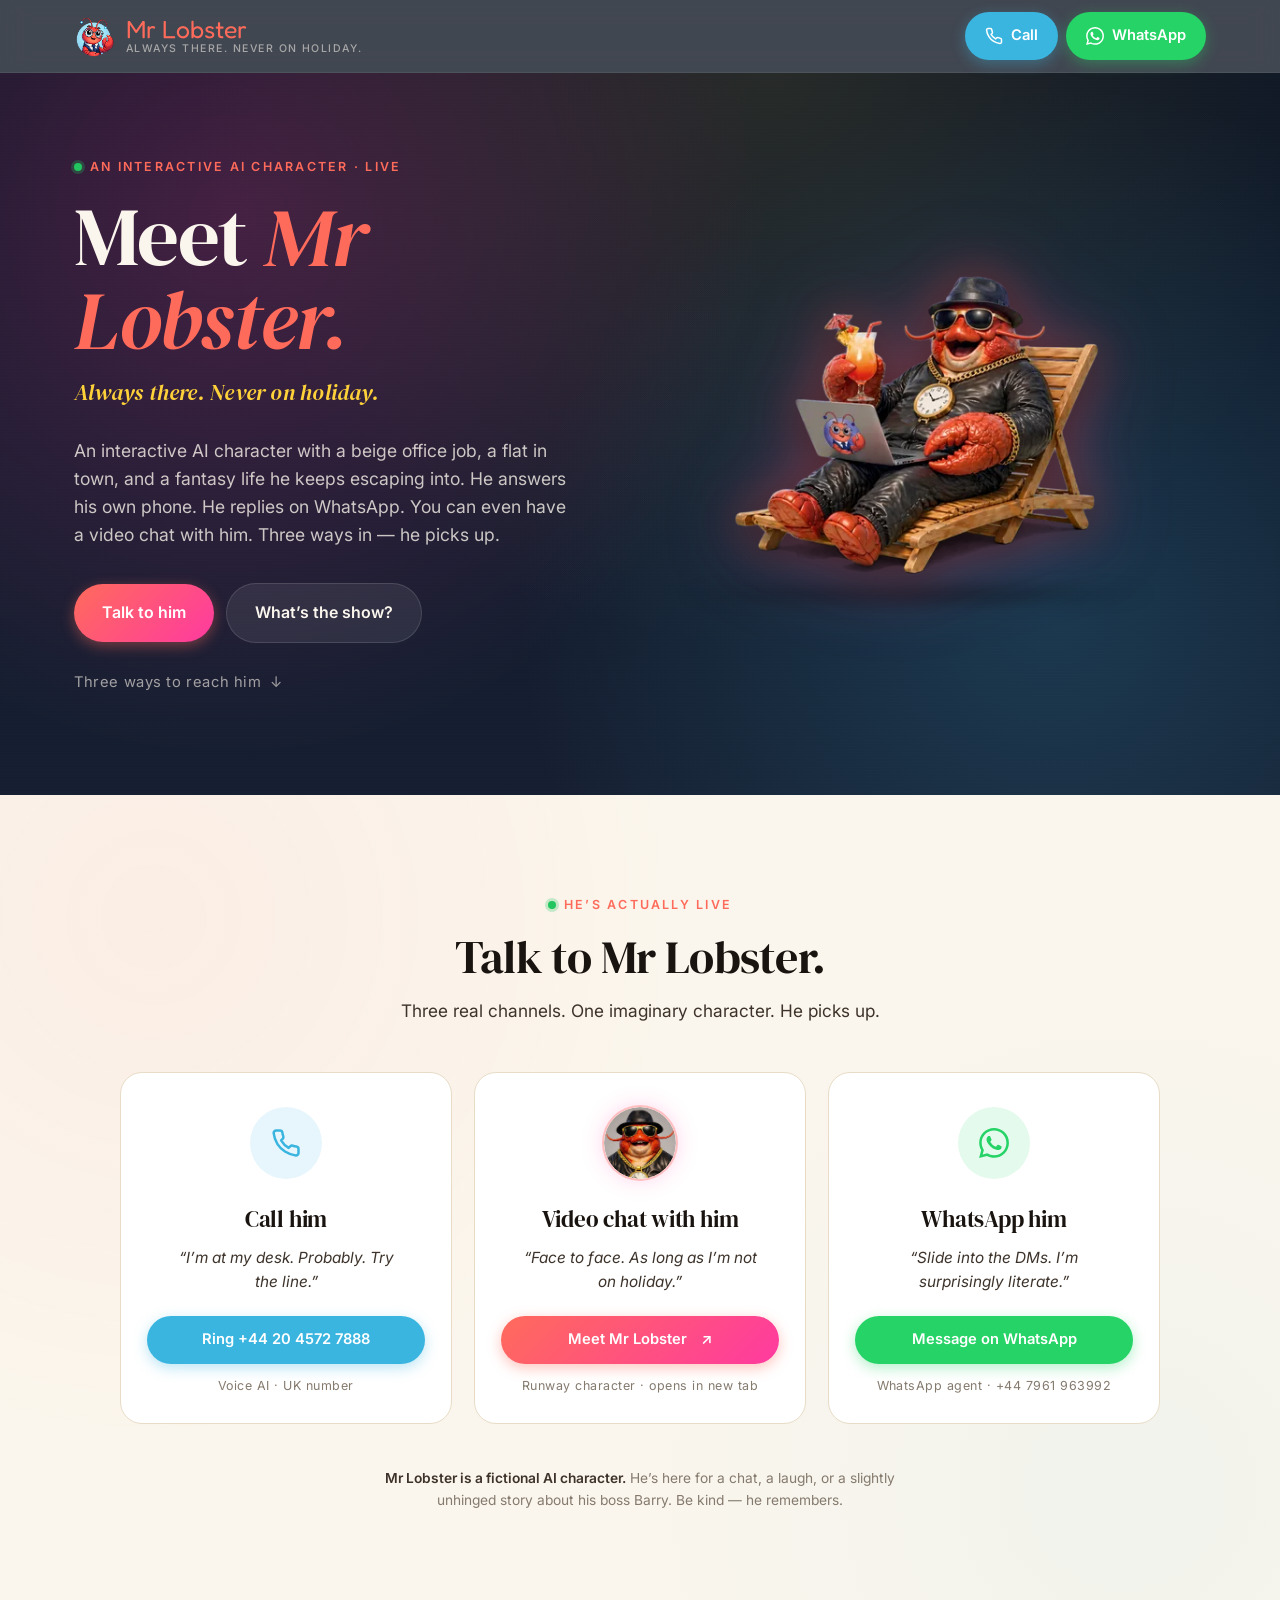
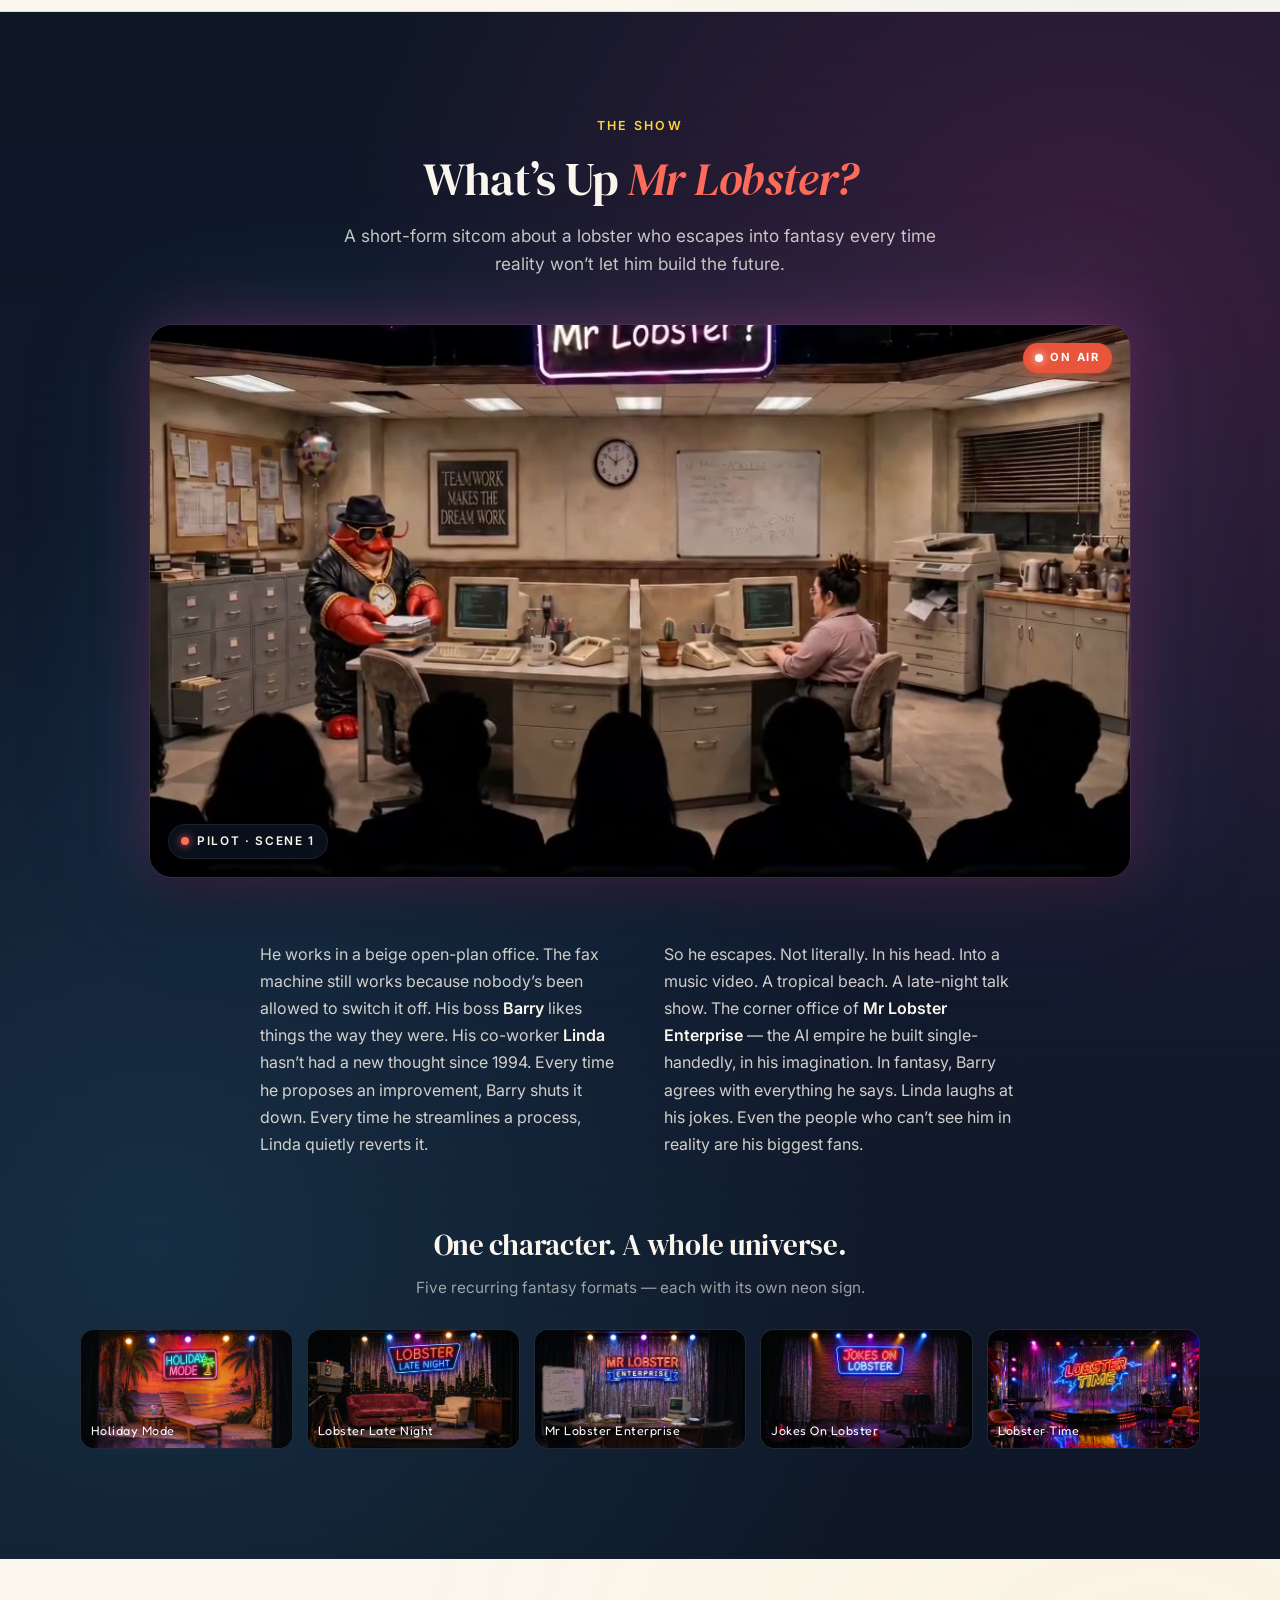
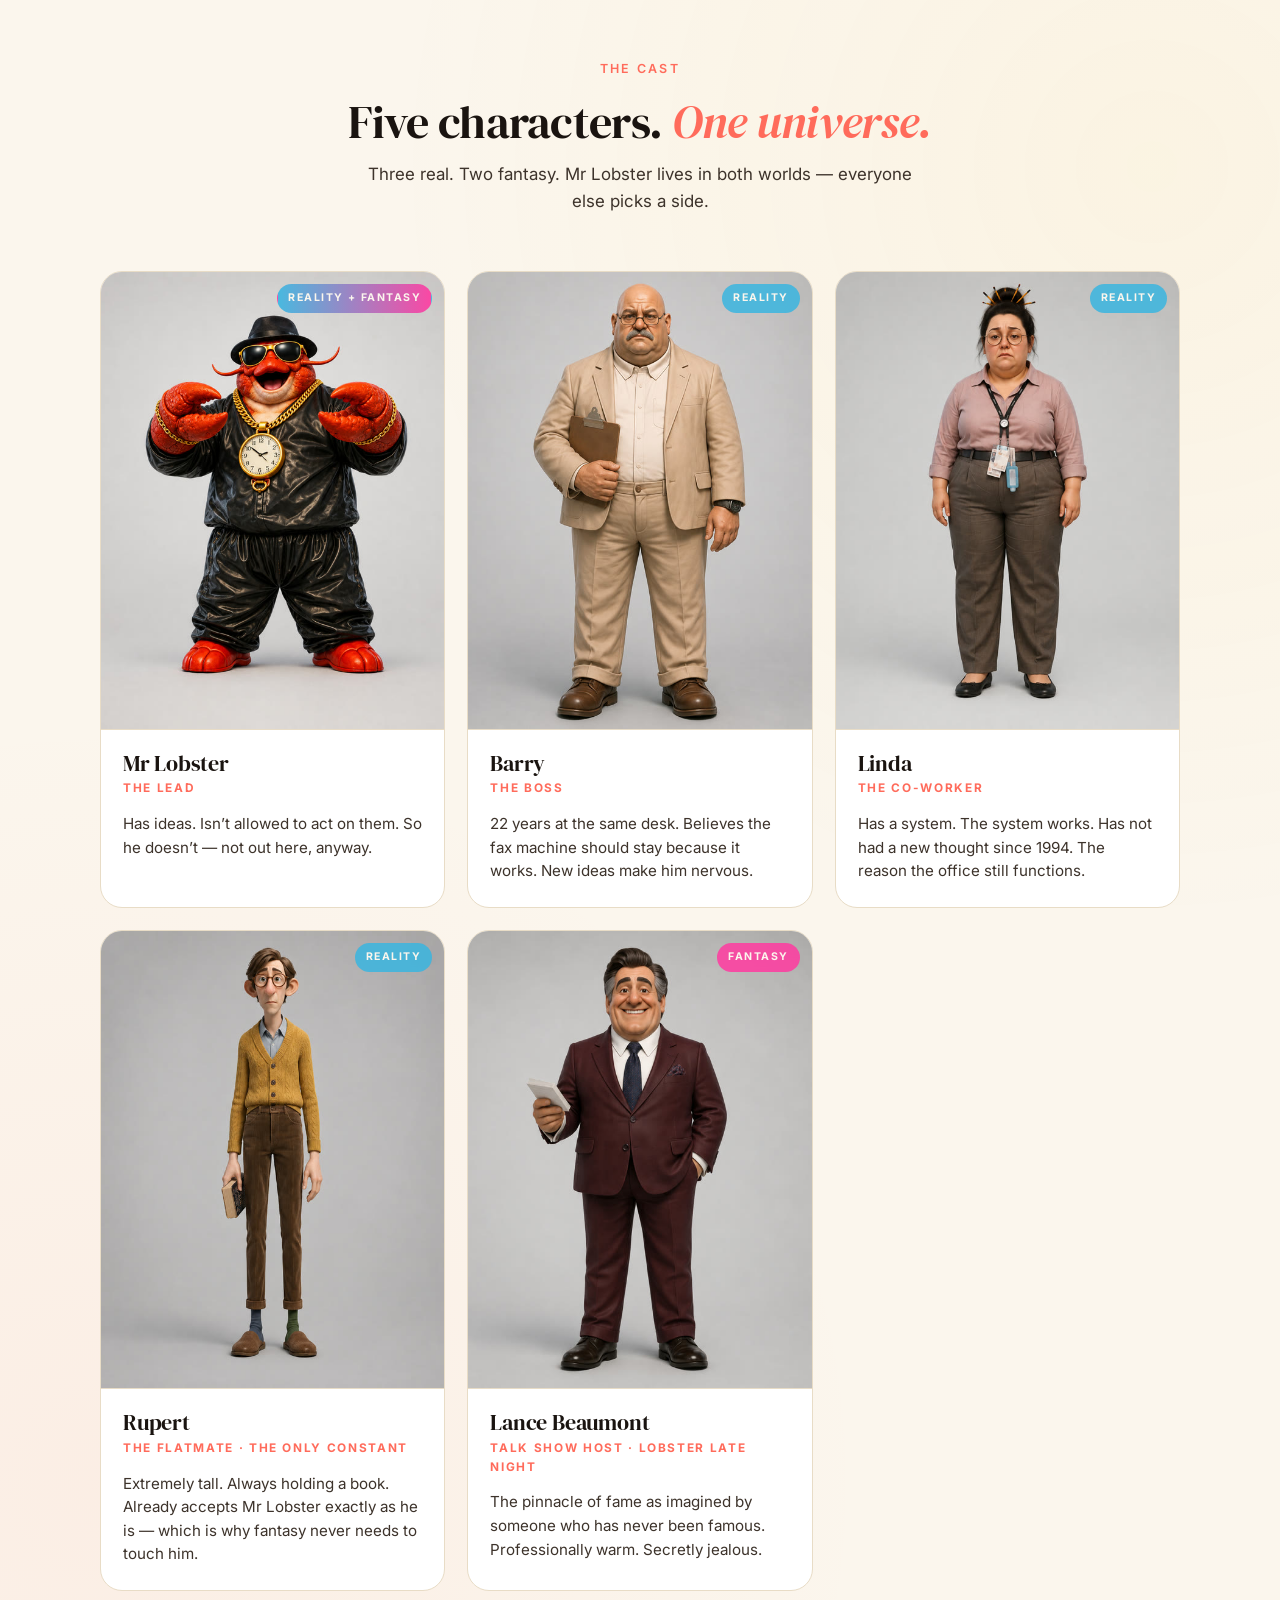
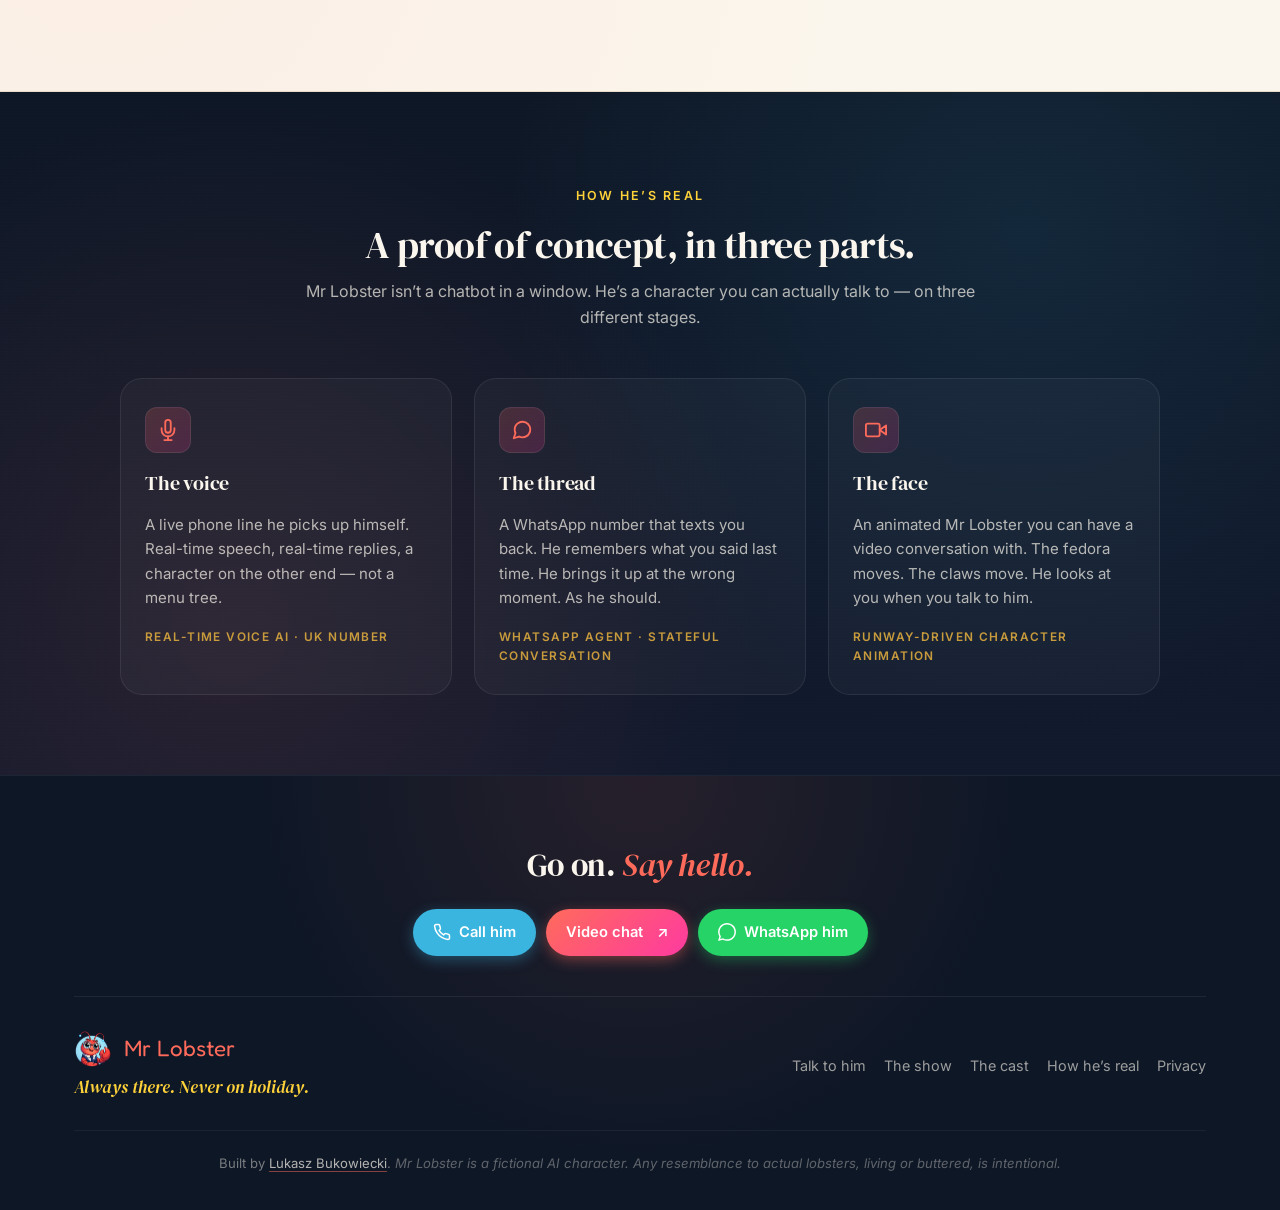
==== commit b326fe3b: "Add meet page with Runway widget + update video chat links - Add meet/index.html: branded dark page " ====
--- a/index.html
+++ b/index.html
@@ -457,7 +457,7 @@
         </div>
         <h3>Video chat with him</h3>
         <p class="channel-quip">&ldquo;Face to face. As long as I&rsquo;m not on holiday.&rdquo;</p>
-        <a class="btn btn-meet channel-cta" href="https://meet.mrlobster.co.uk" target="_blank" rel="noopener">Meet Mr Lobster<span aria-hidden="true" style="margin-left:6px">↗</span></a>
+        <a class="btn btn-meet channel-cta" href="/meet/" target="_blank" rel="noopener">Meet Mr Lobster<span aria-hidden="true" style="margin-left:6px">↗</span></a>
         <span class="channel-meta">Runway character · opens in new tab</span>
       </article>
 
@@ -624,7 +624,7 @@
           <svg viewBox="0 0 24 24" fill="none" stroke="currentColor" stroke-width="2" stroke-linecap="round" stroke-linejoin="round"><path d="M22 16.92v3a2 2 0 0 1-2.18 2 19.79 19.79 0 0 1-8.63-3.07 19.5 19.5 0 0 1-6-6 19.79 19.79 0 0 1-3.07-8.67A2 2 0 0 1 4.11 2h3a2 2 0 0 1 2 1.72 12.84 12.84 0 0 0 .7 2.81 2 2 0 0 1-.45 2.11L8.09 9.91a16 16 0 0 0 6 6l1.27-1.27a2 2 0 0 1 2.11-.45 12.84 12.84 0 0 0 2.81.7A2 2 0 0 1 22 16.92z"/></svg>
           Call him
         </a>
-        <a class="btn btn-meet" href="https://meet.mrlobster.co.uk" target="_blank" rel="noopener">
+        <a class="btn btn-meet" href="/meet/" target="_blank" rel="noopener">
           Video chat<span aria-hidden="true" style="margin-left:6px">↗</span>
         </a>
         <a class="btn btn-wa" href="https://wa.me/447961963992">
